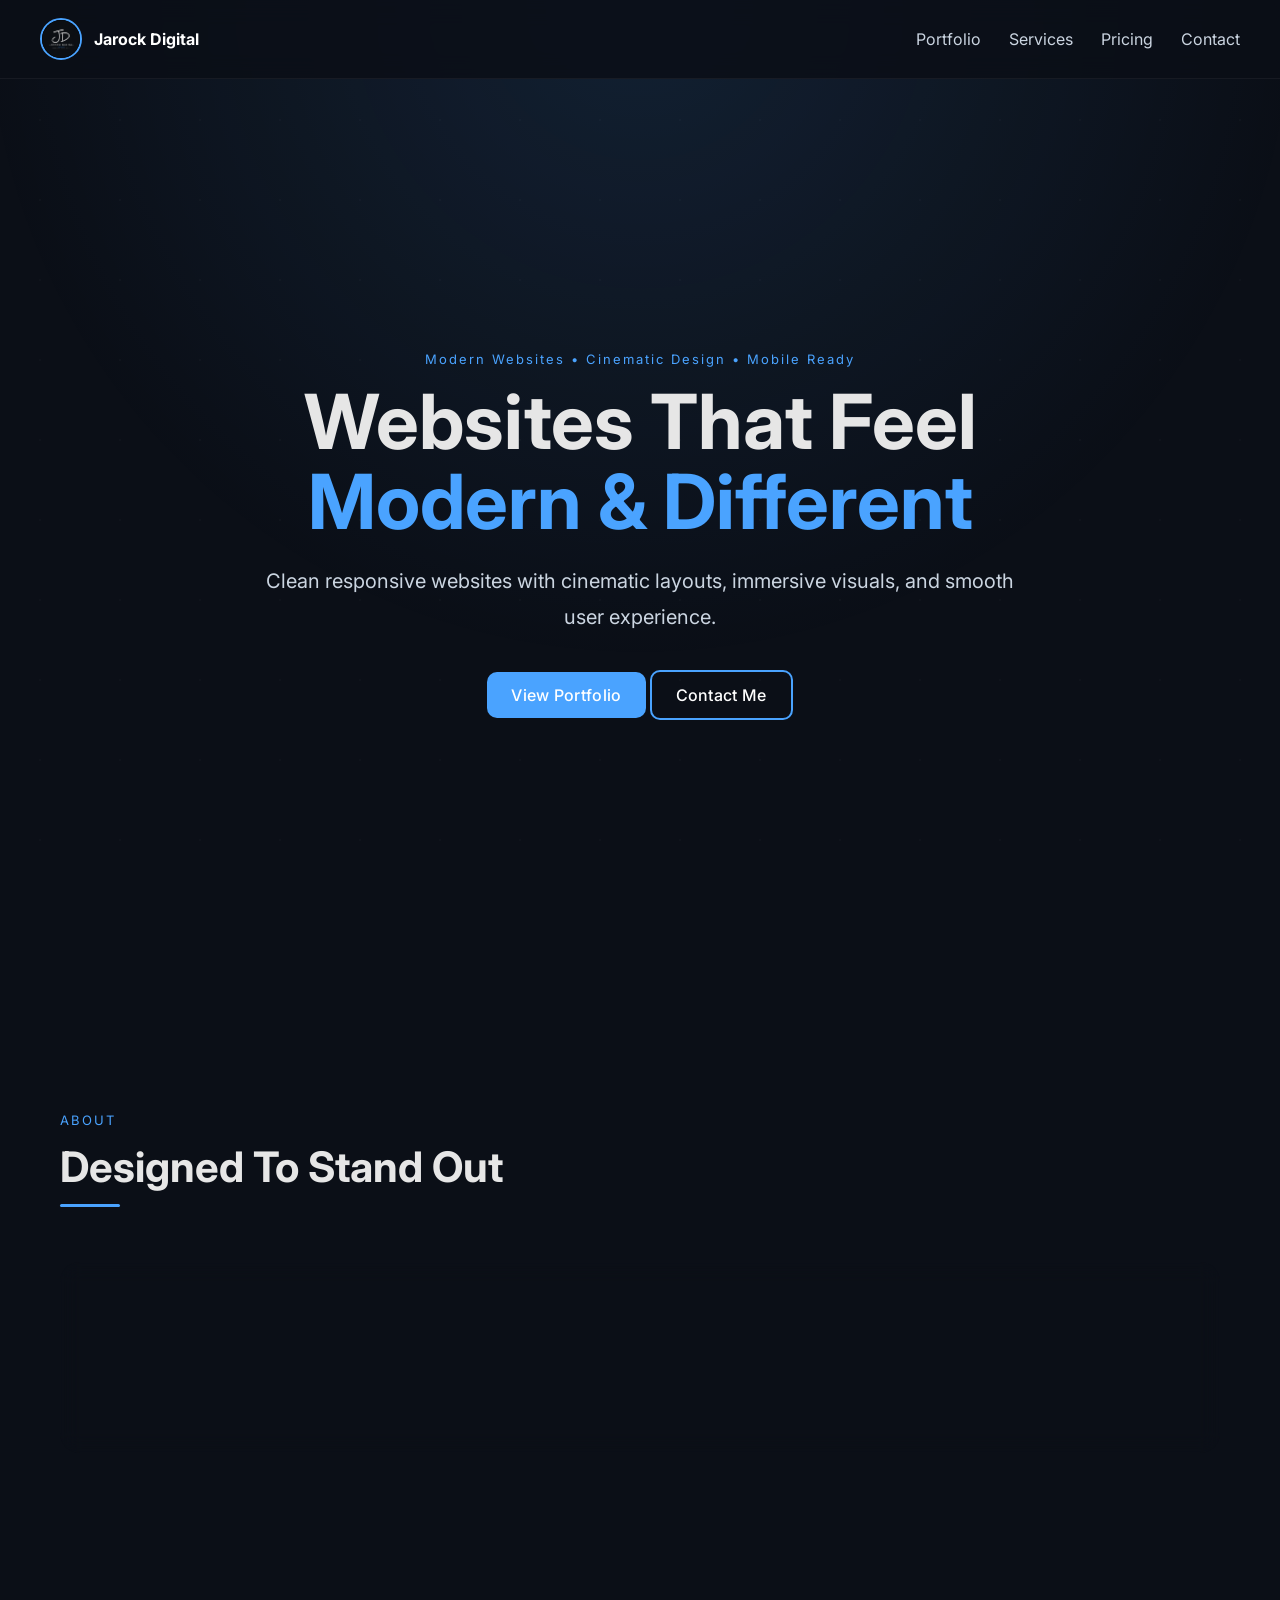
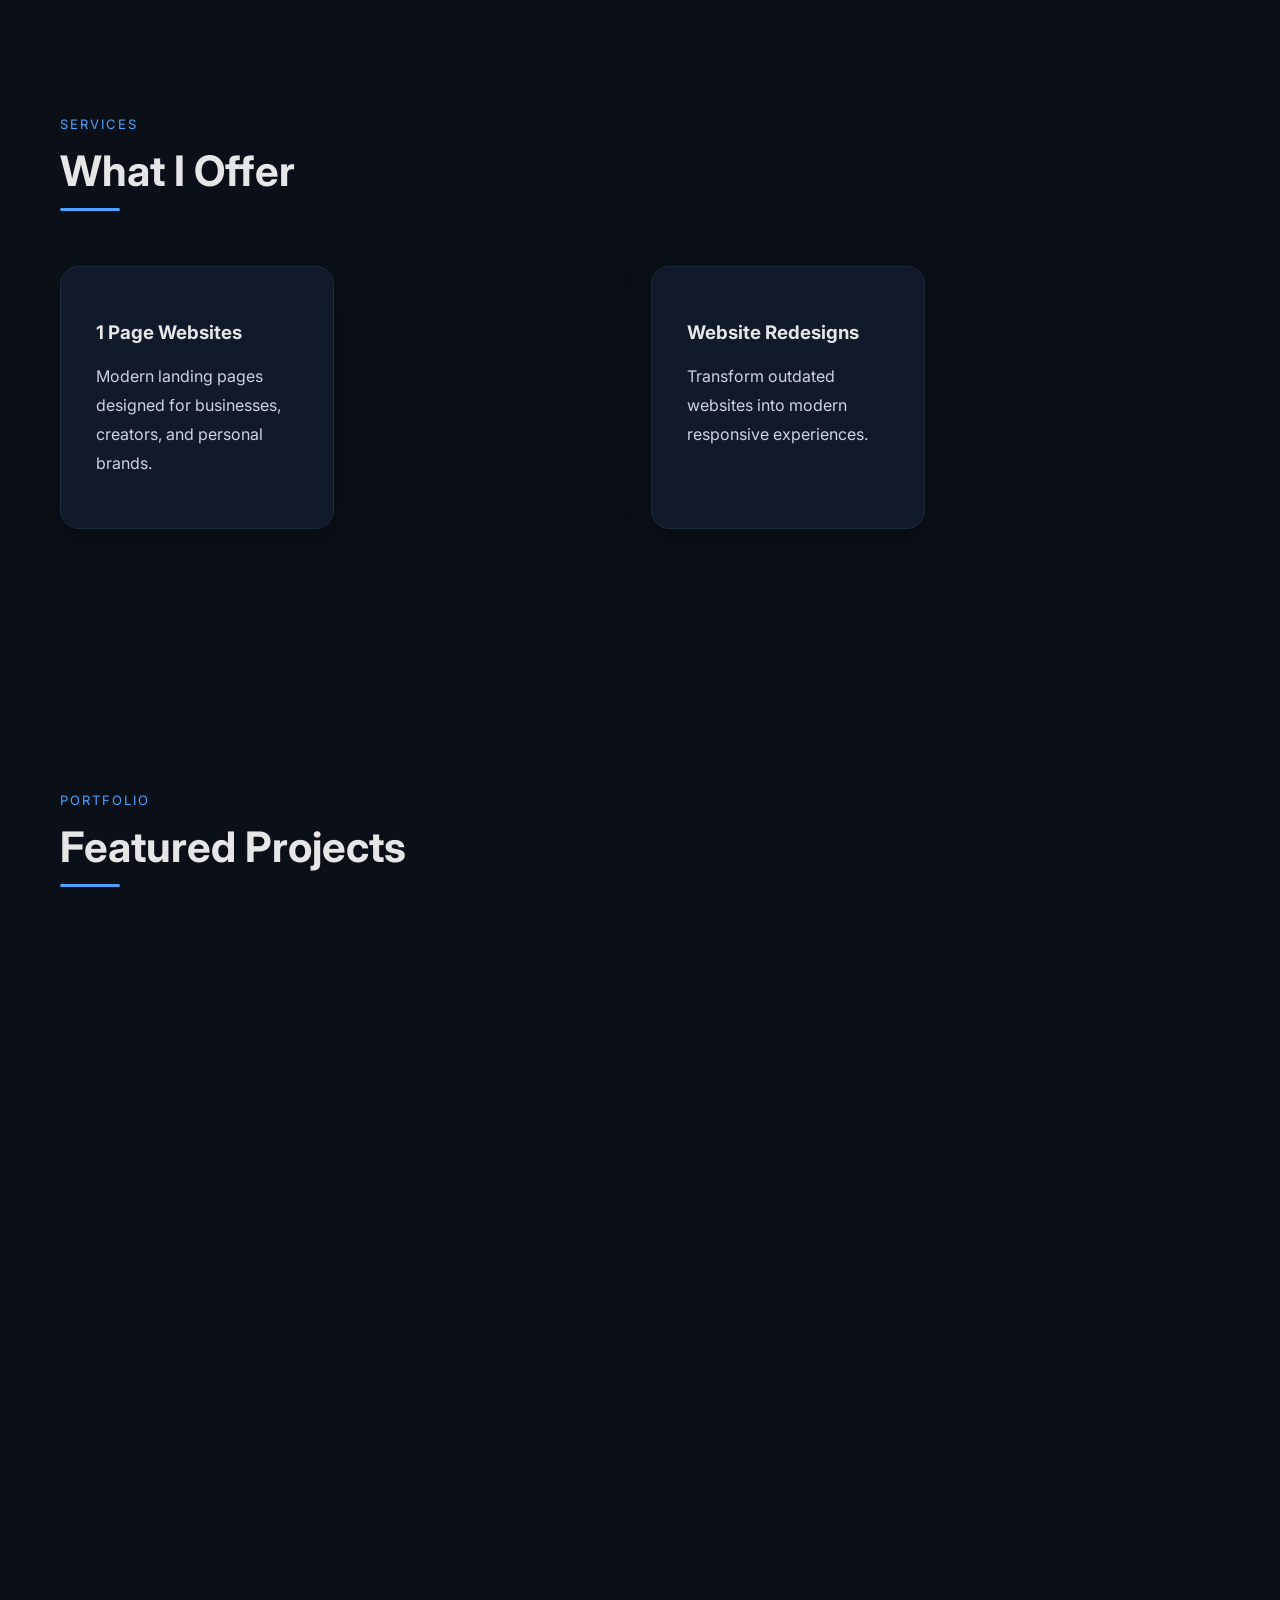
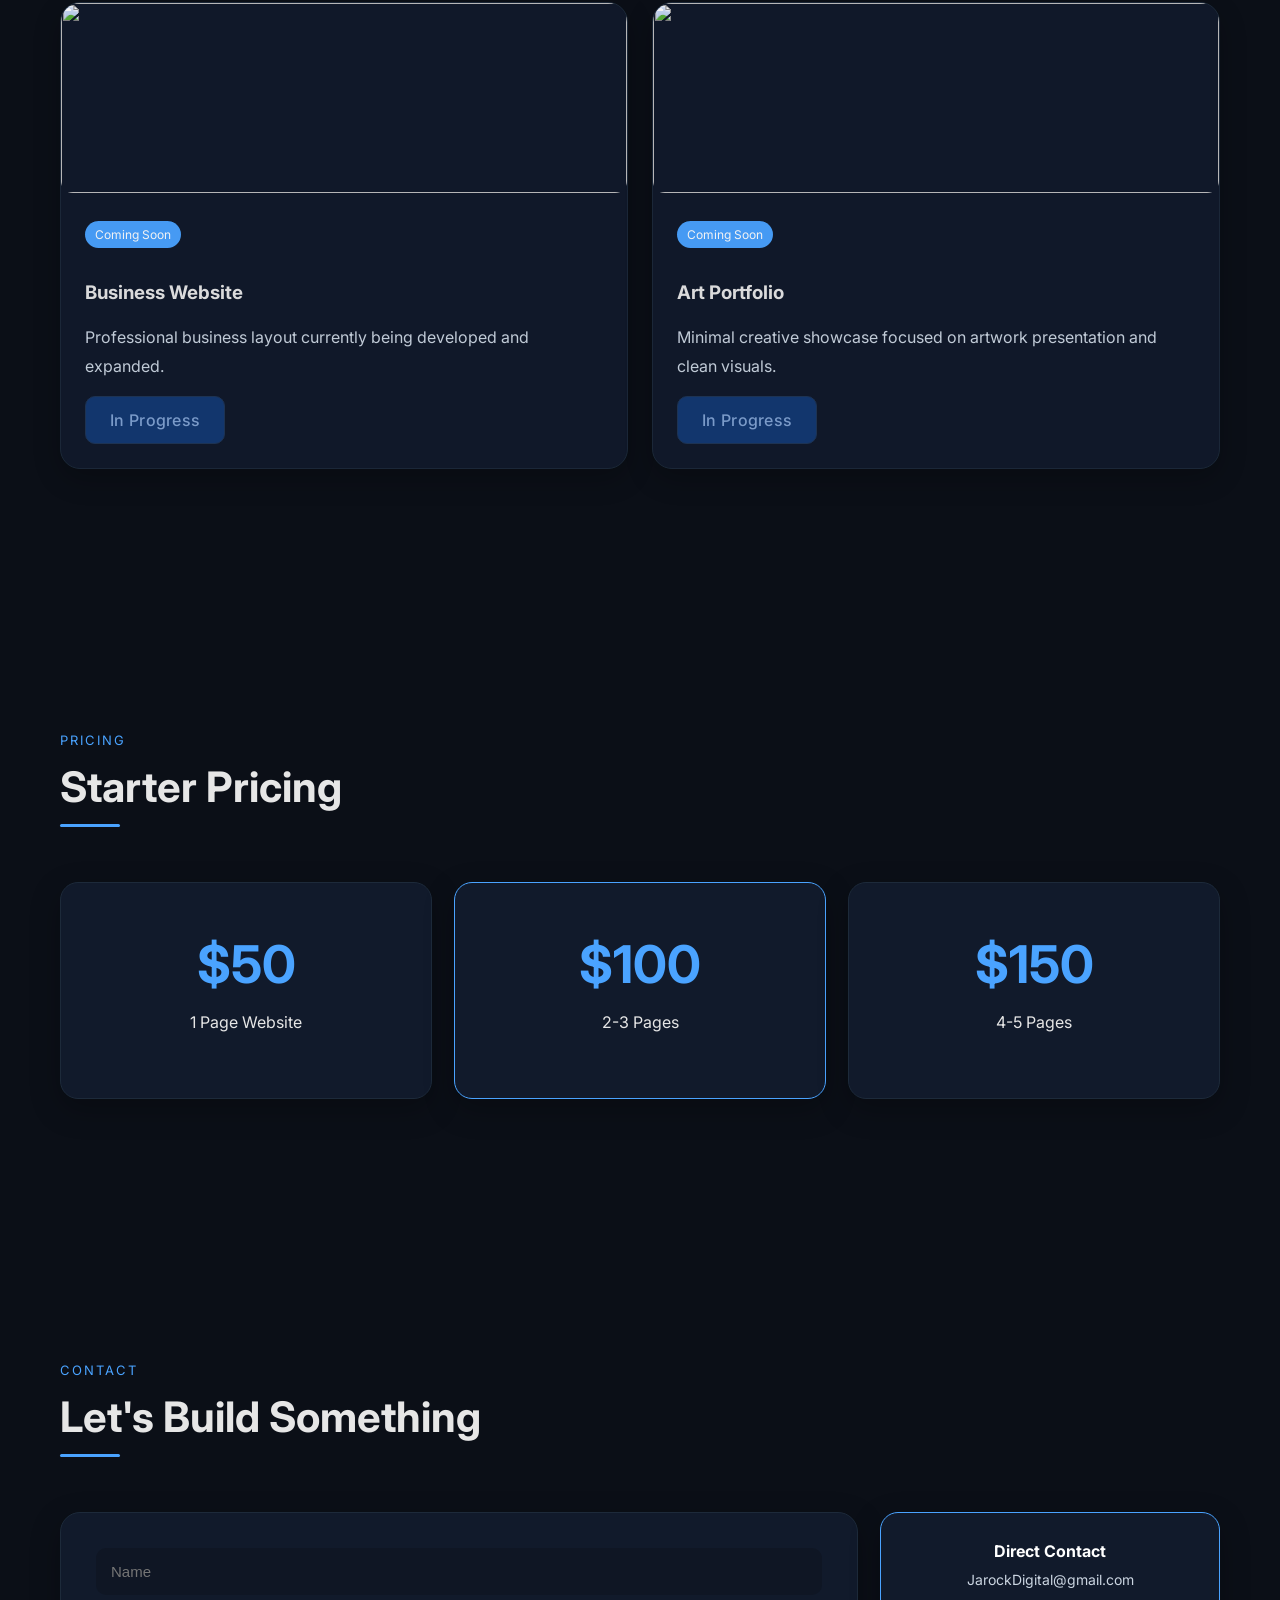
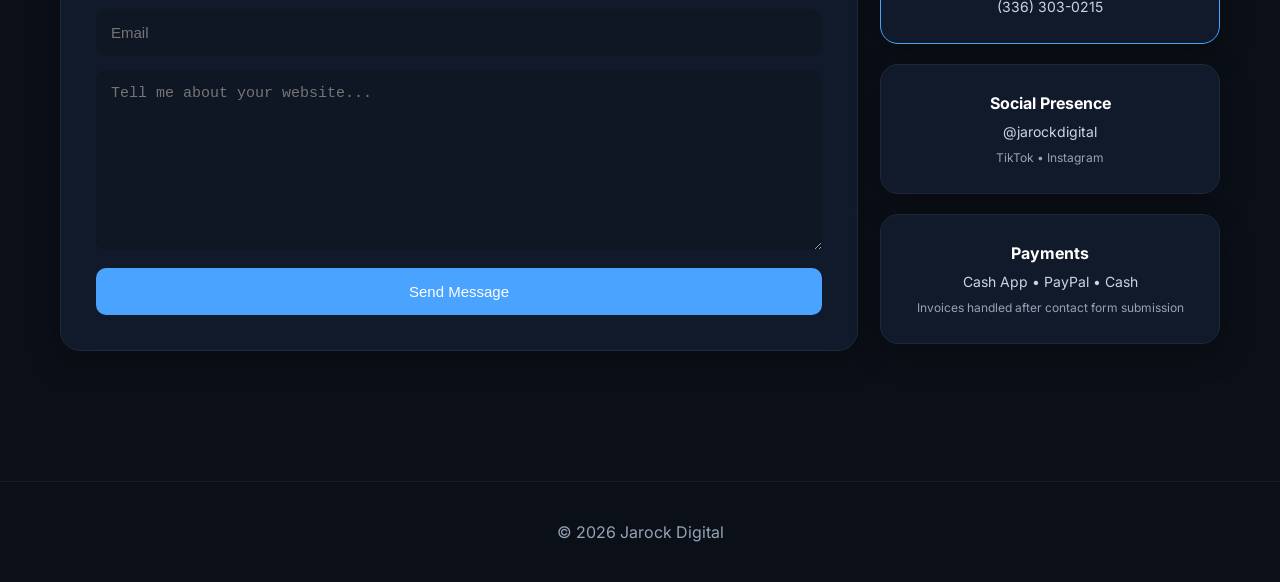
==== index.html @ 6425f789 "initial upload" ====
<!DOCTYPE html>
<html lang="en">
<head>
  <meta charset="UTF-8">
  <meta name="viewport" content="width=device-width, initial-scale=1.0">
  <title>Jarock Digital</title>

  <link rel="stylesheet" href="style.css">
</head>

<body>

<!-- NAVBAR -->
<nav class="nav">

  <div class="logo-wrap">
    <img src="images/logo.png" alt="">
    <span>Jarock Digital</span>
  </div>

  <div class="nav-links">
    <a href="#portfolio">Portfolio</a>
    <a href="#services">Services</a>
    <a href="#pricing">Pricing</a>
    <a href="#contact">Contact</a>
  </div>

</nav>

<!-- HERO -->
<header class="hero">

  <div class="hero-overlay"></div>

  <div class="hero-content">

    <p class="hero-top-text">
      Modern Websites • Cinematic Design • Mobile Ready
    </p>

    <h1>
      Websites That Feel
      <span>Modern & Different</span>
    </h1>

    <p class="hero-description">
      Clean responsive websites with cinematic layouts,
      immersive visuals, and smooth user experience.
    </p>

    <div class="hero-buttons">
      <a href="#portfolio" class="btn">
        View Portfolio
      </a>

      <a href="#contact" class="btn outline">
        Contact Me
      </a>
    </div>

  </div>

</header>

<!-- ABOUT -->
<section class="section">

  <div class="section-header">
    <span>ABOUT</span>
    <h2>Designed To Stand Out</h2>
  </div>

  <div class="about-box">

    <p>
      I build custom websites focused on modern visuals,
      clean layouts, mobile optimization, and immersive design.
    </p>

    <p>
      Every project is designed from scratch to feel unique,
      smooth, and visually memorable.
    </p>

  </div>

</section>

<!-- SERVICES -->
<section class="section" id="services">

  <div class="section-header">
    <span>SERVICES</span>
    <h2>What I Offer</h2>
  </div>

  <div class="services-grid">

    <div class="service-card">
      <h3>1 Page Websites</h3>

      <p>
        Modern landing pages designed for businesses,
        creators, and personal brands.
      </p>
    </div>

    <div class="service-card">
      <h3>Multi Page Websites</h3>

      <p>
        Full websites with multiple sections,
        pages, and custom layouts.
      </p>
    </div>

    <div class="service-card">
      <h3>Website Redesigns</h3>

      <p>
        Transform outdated websites into modern
        responsive experiences.
      </p>
    </div>

    <div class="service-card">
      <h3>Mobile Optimization</h3>

      <p>
        Built to look clean across phones,
        tablets, laptops, and desktops.
      </p>
    </div>

  </div>

</section>

<!-- PORTFOLIO -->
<section class="section" id="portfolio">

  <div class="section-header">
    <span>PORTFOLIO</span>
    <h2>Featured Projects</h2>
  </div>

  <div class="portfolio-grid">

    <!-- BLAZE -->
    <div class="portfolio-card">

      <div class="stack-images">
        <img src="images/car.jpg" alt="">
        <img src="images/car2.jpg" alt="">
      </div>

      <div class="portfolio-info">

        <h3>Blaze Memorial</h3>

        <p>
          Cinematic memorial website experience
          with immersive visuals and storytelling.
        </p>

        <a href="https://blaze-memorial.netlify.app/"
           target="_blank"
           class="btn">
          Live Demo
        </a>

      </div>

    </div>

    <!-- BIRTHDAY -->
    <div class="portfolio-card">

      <div class="stack-images">
        <img src="images/birthday.jpg" alt="">
        <img src="images/birthday2.jpg" alt="">
      </div>

      <div class="portfolio-info">

        <h3>Birthday Website</h3>

        <p>
          Interactive birthday website with animations,
          transitions, and music integration.
        </p>

        <a href="https://happybdaydemo.netlify.app/"
           target="_blank"
           class="btn">
          Live Demo
        </a>

      </div>

    </div>

    <!-- BUSINESS -->
    <div class="portfolio-card coming-soon">

      <img src="images/business.jpg" alt="">

      <div class="portfolio-info">

        <div class="coming-badge">
          Coming Soon
        </div>

        <h3>Business Website</h3>

        <p>
          Professional business layout currently
          being developed and expanded.
        </p>

        <a href="#" class="btn disabled">
          In Progress
        </a>

      </div>

    </div>

    <!-- ART -->
    <div class="portfolio-card coming-soon">

      <img src="images/art.jpg" alt="">

      <div class="portfolio-info">

        <div class="coming-badge">
          Coming Soon
        </div>

        <h3>Art Portfolio</h3>

        <p>
          Minimal creative showcase focused on
          artwork presentation and clean visuals.
        </p>

        <a href="#" class="btn disabled">
          In Progress
        </a>

      </div>

    </div>

  </div>

</section>

<!-- PRICING -->
<section class="section" id="pricing">

  <div class="section-header">
    <span>PRICING</span>
    <h2>Starter Pricing</h2>
  </div>

  <div class="pricing-grid">

    <div class="price-card">
      <h3>$50</h3>
      <p>1 Page Website</p>
    </div>

    <div class="price-card featured">
      <h3>$100</h3>
      <p>2-3 Pages</p>
    </div>

    <div class="price-card">
      <h3>$150</h3>
      <p>4-5 Pages</p>
    </div>

  </div>

</section>

<!-- CONTACT -->
<section class="section" id="contact">

  <div class="section-header">
    <span>CONTACT</span>
    <h2>Let's Build Something</h2>
  </div>

  <div class="contact-layout">

<form class="contact-form" name="contact" method="POST" data-netlify="true" action="/success.html">

  <input type="hidden" name="form-name" value="contact">

  <input type="text" name="name" placeholder="Name" required>

  <input type="email" name="email" placeholder="Email" required>

  <textarea name="message" placeholder="Tell me about your website..." required></textarea>

  <button type="submit">Send Message</button>

</form>

    <div class="contact-side">

      <div class="contact-card highlight">
        <h3>Direct Contact</h3>
        <p>JarockDigital@gmail.com</p>
        <p>(336) 303-0215</p>
      </div>

      <div class="contact-card">
        <h3>Social Presence</h3>
        <p>@jarockdigital</p>
        <span>TikTok • Instagram</span>
      </div>

      <div class="contact-card">
        <h3>Payments</h3>
        <p>Cash App • PayPal • Cash</p>
        <span>Invoices handled after contact form submission</span>
      </div>

    </div>

  </div>

</section>

<!-- FOOTER -->
<footer>
  © 2026 Jarock Digital
</footer>

</body>
</html>
---- style.css ----
@import url('https://fonts.googleapis.com/css2?family=Inter:wght@300;400;500;600;700&display=swap');

*{
  box-sizing:border-box;
}

html{
  scroll-behavior:smooth;
}

body{
  margin:0;
  font-family:'Inter', Arial, sans-serif;
  background:#0b0f17;
  color:#e6e6e6;
  overflow-x:hidden;
  position:relative;
}

/* BACKGROUND (OPTION A - GLOW + DOTS) */
body::before{
  content:"";
  position:fixed;
  inset:0;

  background:
    radial-gradient(circle at top, rgba(74,163,255,0.12), transparent 60%),

    /* dot grid layer */
    radial-gradient(rgba(255,255,255,0.02) 1px, transparent 1px);

  background-size:
    auto,
    80px 80px;

  z-index:-1;
  pointer-events:none;
}

/* NAV */
.nav{
  position:sticky;
  top:0;
  z-index:1000;

  display:flex;
  justify-content:space-between;
  align-items:center;

  padding:18px 40px;

  background:rgba(11,15,23,0.85);
  backdrop-filter:blur(12px);

  border-bottom:1px solid rgba(255,255,255,0.05);
}

.logo-wrap{
  display:flex;
  align-items:center;
  gap:12px;
  font-weight:bold;
}

.logo-wrap img{
  width:42px;
  height:42px;
  object-fit:cover;
  border-radius:50%;
  border:2px solid #4aa3ff;
}

.logo-wrap span{
  color:#ffffff;
}

.nav-links{
  display:flex;
  gap:28px;
}

.nav-links a{
  color:#cbd5e1;
  text-decoration:none;
  transition:0.2s;
}

.nav-links a:hover{
  color:#4aa3ff;
}

/* HERO */
.hero{
  min-height:100vh;
  display:flex;
  justify-content:center;
  align-items:center;
  padding:120px 20px;
  text-align:center;
}

.hero-content{
  max-width:750px;
}

.hero-top-text{
  color:#4aa3ff;
  letter-spacing:2px;
  font-size:13px;
  margin-bottom:15px;
}

.hero h1{
  font-size:76px;
  margin:0;
  line-height:1.05;
}

.hero h1 span{
  color:#4aa3ff;
}

.hero-description{
  margin-top:22px;
  color:#cbd5e1;
  font-size:20px;
  line-height:1.8;
}

/* BUTTONS */
.hero-buttons{
  margin-top:35px;
}

.btn{
  display:inline-block;
  padding:13px 24px;
  background:#4aa3ff;
  color:white;
  text-decoration:none;
  border-radius:10px;
  transition:0.25s;
}

.btn:hover{
  transform:translateY(-4px);
  background:#1f86ff;
  box-shadow:0 12px 30px rgba(74,163,255,0.22);
}

.outline{
  background:transparent;
  border:2px solid #4aa3ff;
}

.disabled{
  background:#163d7a;
  border:1px solid #223a5c;
  color:#8fb4e6;
  opacity:0.9;
  cursor:not-allowed;
  pointer-events:none;
}

/* SECTIONS */
.section{
  max-width:1200px;
  margin:auto;
  padding:130px 20px;
}

.section-header{
  margin-bottom:55px;
}

.section-header span{
  color:#4aa3ff;
  font-size:13px;
  letter-spacing:2px;
}

.section-header h2{
  font-size:42px;
  margin-top:12px;
}

.section-header h2{
  position:relative;
}

.section-header h2::after{
  content:"";
  display:block;
  width:60px;
  height:3px;
  background:#4aa3ff;
  margin-top:12px;
  border-radius:2px;
}


.about-box,
.service-card,
.portfolio-card,
.price-card,
.contact-form,
.contact-card{
  box-shadow:0 10px 30px rgba(0,0,0,0.25);
}

/* ABOUT */
.about-box{
  background:#111a2b;
  border:1px solid #1d2a3a;
  padding:40px;
  border-radius:20px;
  color:#cbd5e1;
  line-height:1.9;
}

/* SERVICES */
.services-grid{
  display:grid;
  grid-template-columns:repeat(auto-fit,minmax(250px,1fr));
  gap:22px;
}

.service-card{
  background:#111a2b;
  border:1px solid #1d2a3a;
  padding:35px;
  border-radius:18px;
  transition:0.25s;
}

.service-card:hover{
  transform:translateY(-6px);
  border-color:#4aa3ff;
  box-shadow:0 15px 35px rgba(74,163,255,0.12);
}

.service-card p{
  color:#cbd5e1;
  line-height:1.8;
}

/* PORTFOLIO */
.portfolio-grid{
  display:grid;
  grid-template-columns:repeat(2,1fr);
  gap:24px;
}

@media(max-width:900px){
  .portfolio-grid{
    grid-template-columns:1fr;
  }
}

.portfolio-card{
  overflow:hidden;
  background:#111a2b;
  border:1px solid #1d2a3a;
  border-radius:20px;
  transition:0.25s;
}

.portfolio-card:hover{
  transform:translateY(-8px);
  border-color:#4aa3ff;
  box-shadow:0 18px 40px rgba(74,163,255,0.15);
}

.stack-images{
  display:flex;
  flex-direction:column;
  gap:8px;
  padding:18px 18px 0;
}

.portfolio-card img{
  width:100%;
  height:190px;
  object-fit:cover;
  border-radius:12px;
}

.portfolio-info{
  padding:24px;
}

.portfolio-info p{
  color:#cbd5e1;
  line-height:1.8;
}

/* COMING SOON */
.coming-badge{
  display:inline-block;
  background:#4aa3ff;
  color:white;
  font-size:12px;
  padding:6px 10px;
  border-radius:30px;
  margin-bottom:14px;
}

/* PRICING */
.pricing-grid{
  display:grid;
  grid-template-columns:repeat(auto-fit,minmax(250px,1fr));
  gap:22px;
}

.price-card{
  background:#111a2b;
  border:1px solid #1d2a3a;
  border-radius:18px;
  padding:50px 25px;
  text-align:center;
  transition:0.25s;
}

.price-card:hover{
  transform:translateY(-6px);
  border-color:#4aa3ff;
}

.price-card h3{
  font-size:52px;
  margin:0;
  color:#4aa3ff;
}

.featured{
  border-color:#4aa3ff;
}

/* CONTACT */
.contact-layout{
  display:grid;
  grid-template-columns:1fr 340px;
  gap:22px;
}

.contact-form{
  background:#111a2b;
  border:1px solid #1d2a3a;
  padding:35px;
  border-radius:20px;
}

.contact-form input,
.contact-form textarea{
  width:100%;
  margin-bottom:14px;
  padding:15px;
  border:none;
  border-radius:10px;
  background:#0f1624;
  color:white;
  font-size:15px;
}

.contact-form textarea{
  min-height:180px;
  resize:vertical;
}

.contact-form button{
  width:100%;
  padding:15px;
  border:none;
  border-radius:10px;
  background:#4aa3ff;
  color:white;
  cursor:pointer;
  font-size:15px;
}

/* CONTACT SIDE */
.contact-side{
  display:flex;
  flex-direction:column;
  gap:20px;
}

.contact-card{
  background:#111a2b;
  border:1px solid #1d2a3a;
  border-radius:18px;
  padding:28px;
  text-align:center;

  display:flex;
  flex-direction:column;
  gap:10px;
}

.contact-card h3{
  margin:0;
  font-size:16px;
  color:#ffffff;
}

.contact-card p{
  margin:0;
  color:#cbd5e1;
  font-size:14px;
}

.contact-card span{
  font-size:12px;
  color:#94a3b8;
}

/* FOOTER */
footer{
  text-align:center;
  padding:40px 20px;
  color:#94a3b8;
  border-top:1px solid rgba(255,255,255,0.05);
}

/* MOBILE */
@media(max-width:900px){
  .hero h1{
    font-size:52px;
  }

  .hero-description{
    font-size:18px;
  }

  .section-header h2{
    font-size:34px;
  }

  .contact-layout{
    grid-template-columns:1fr;
  }

  .nav{
    padding:18px 20px;
  }

  .nav-links{
    gap:16px;
  }
}

.about-box,
.service-card,
.portfolio-card,
.price-card,
.contact-form,
.contact-card{
  backdrop-filter: blur(10px);
}

.btn{
  font-weight:500;
  letter-spacing:0.3px;
}

.contact-card.highlight{
  border:1px solid #4aa3ff;
}

.portfolio-card.coming-soon{
  opacity:0.95;
}
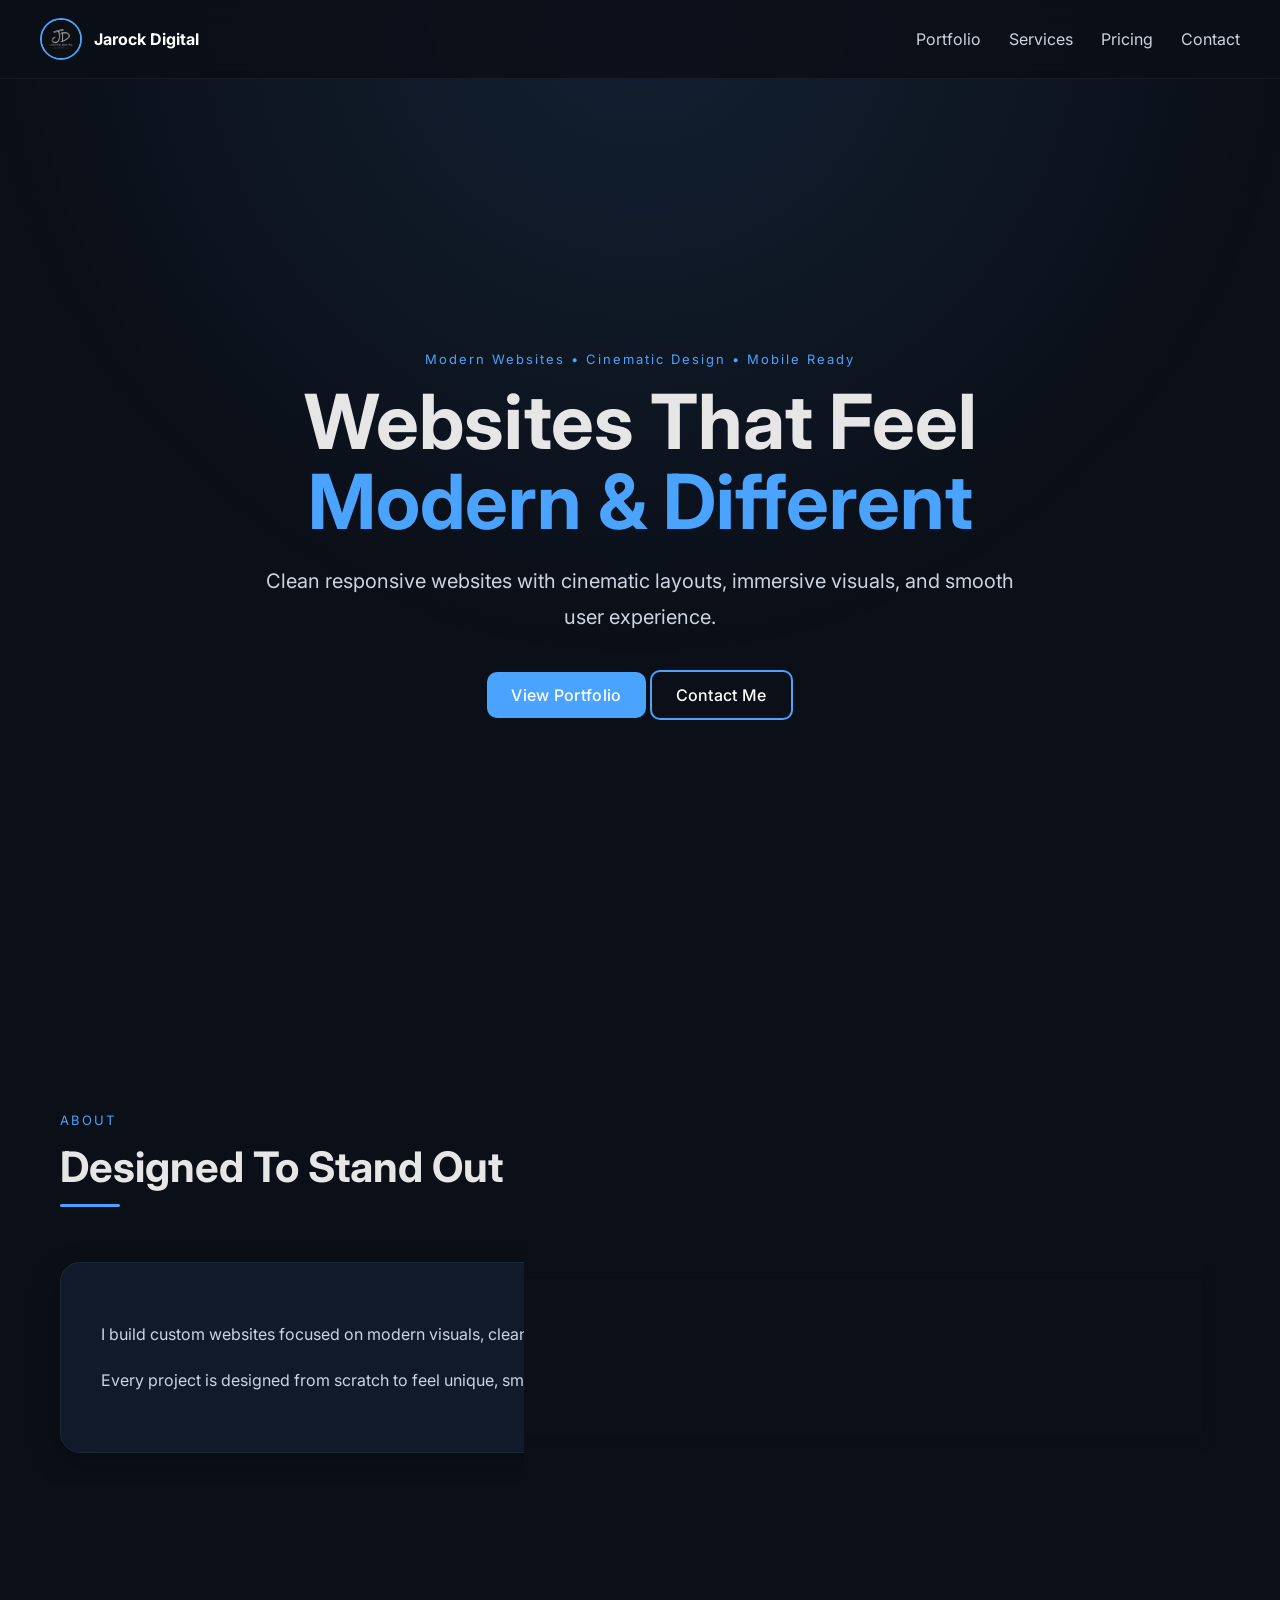
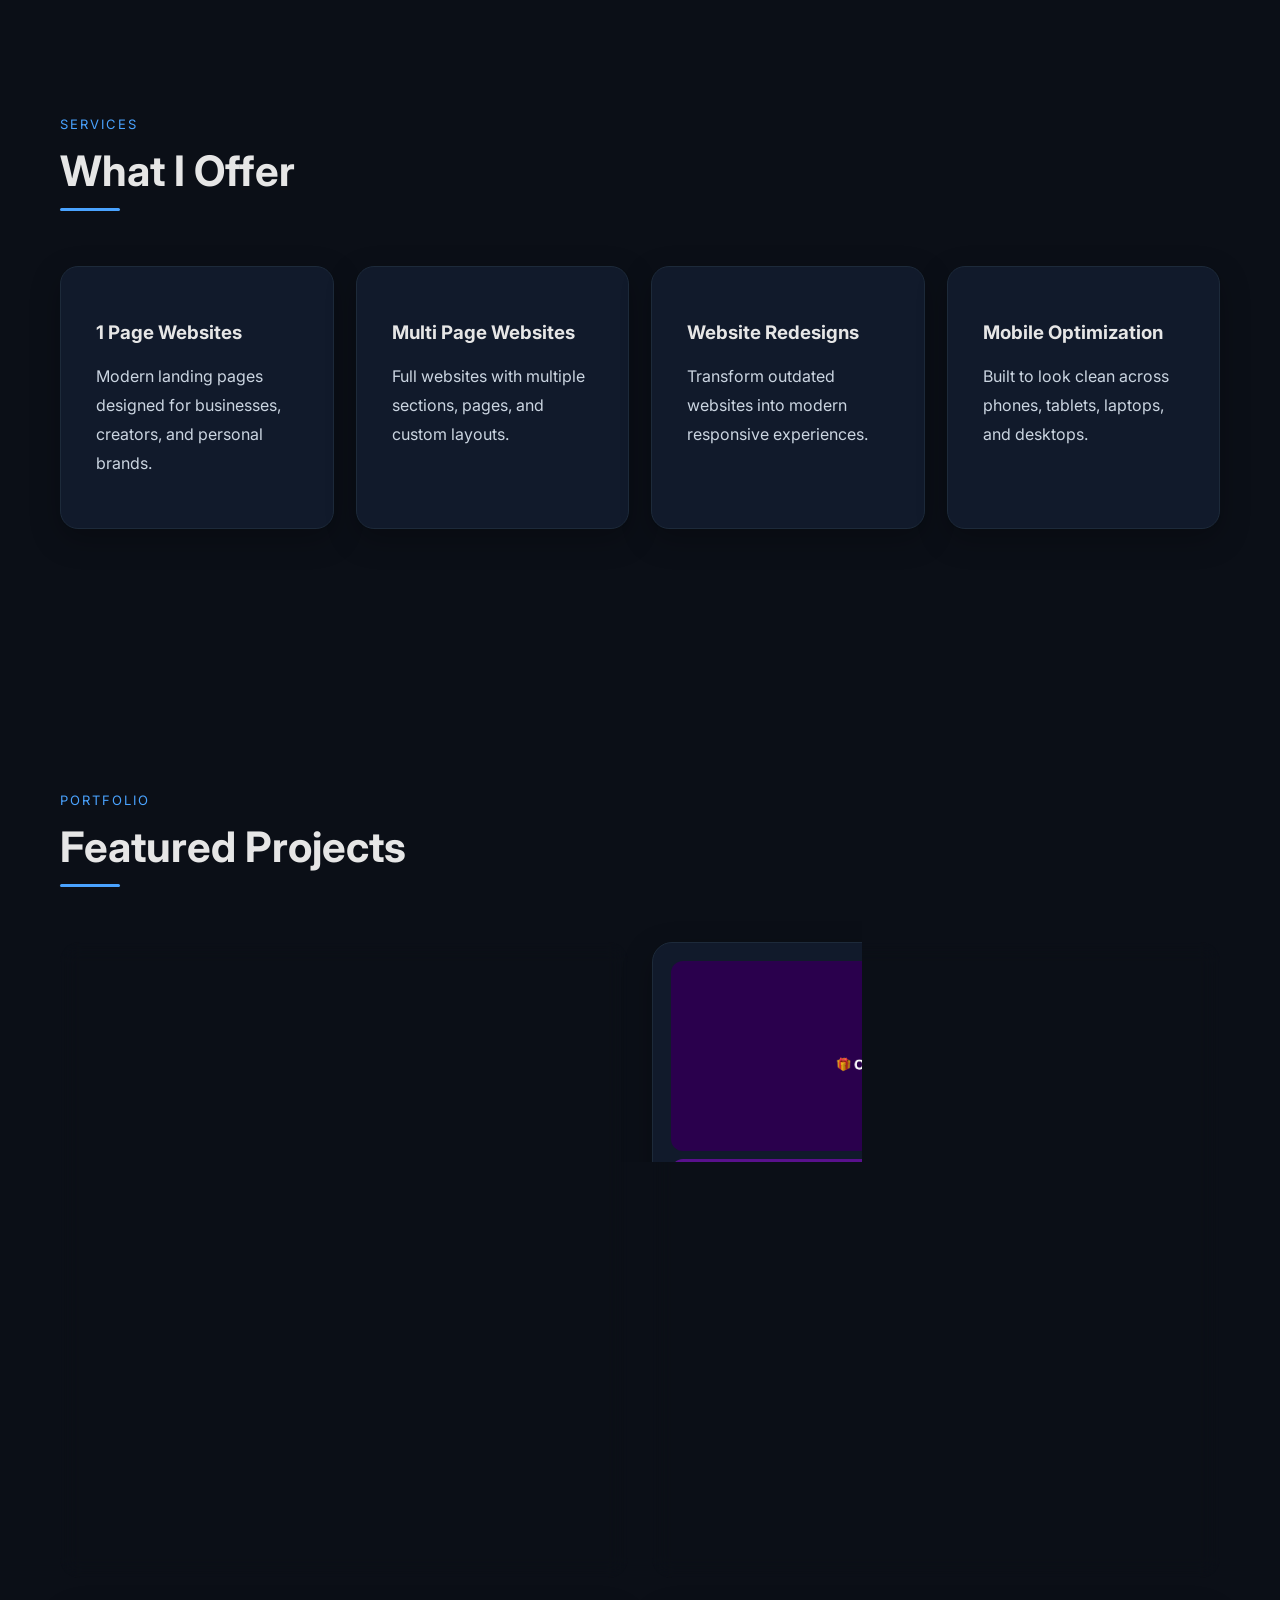
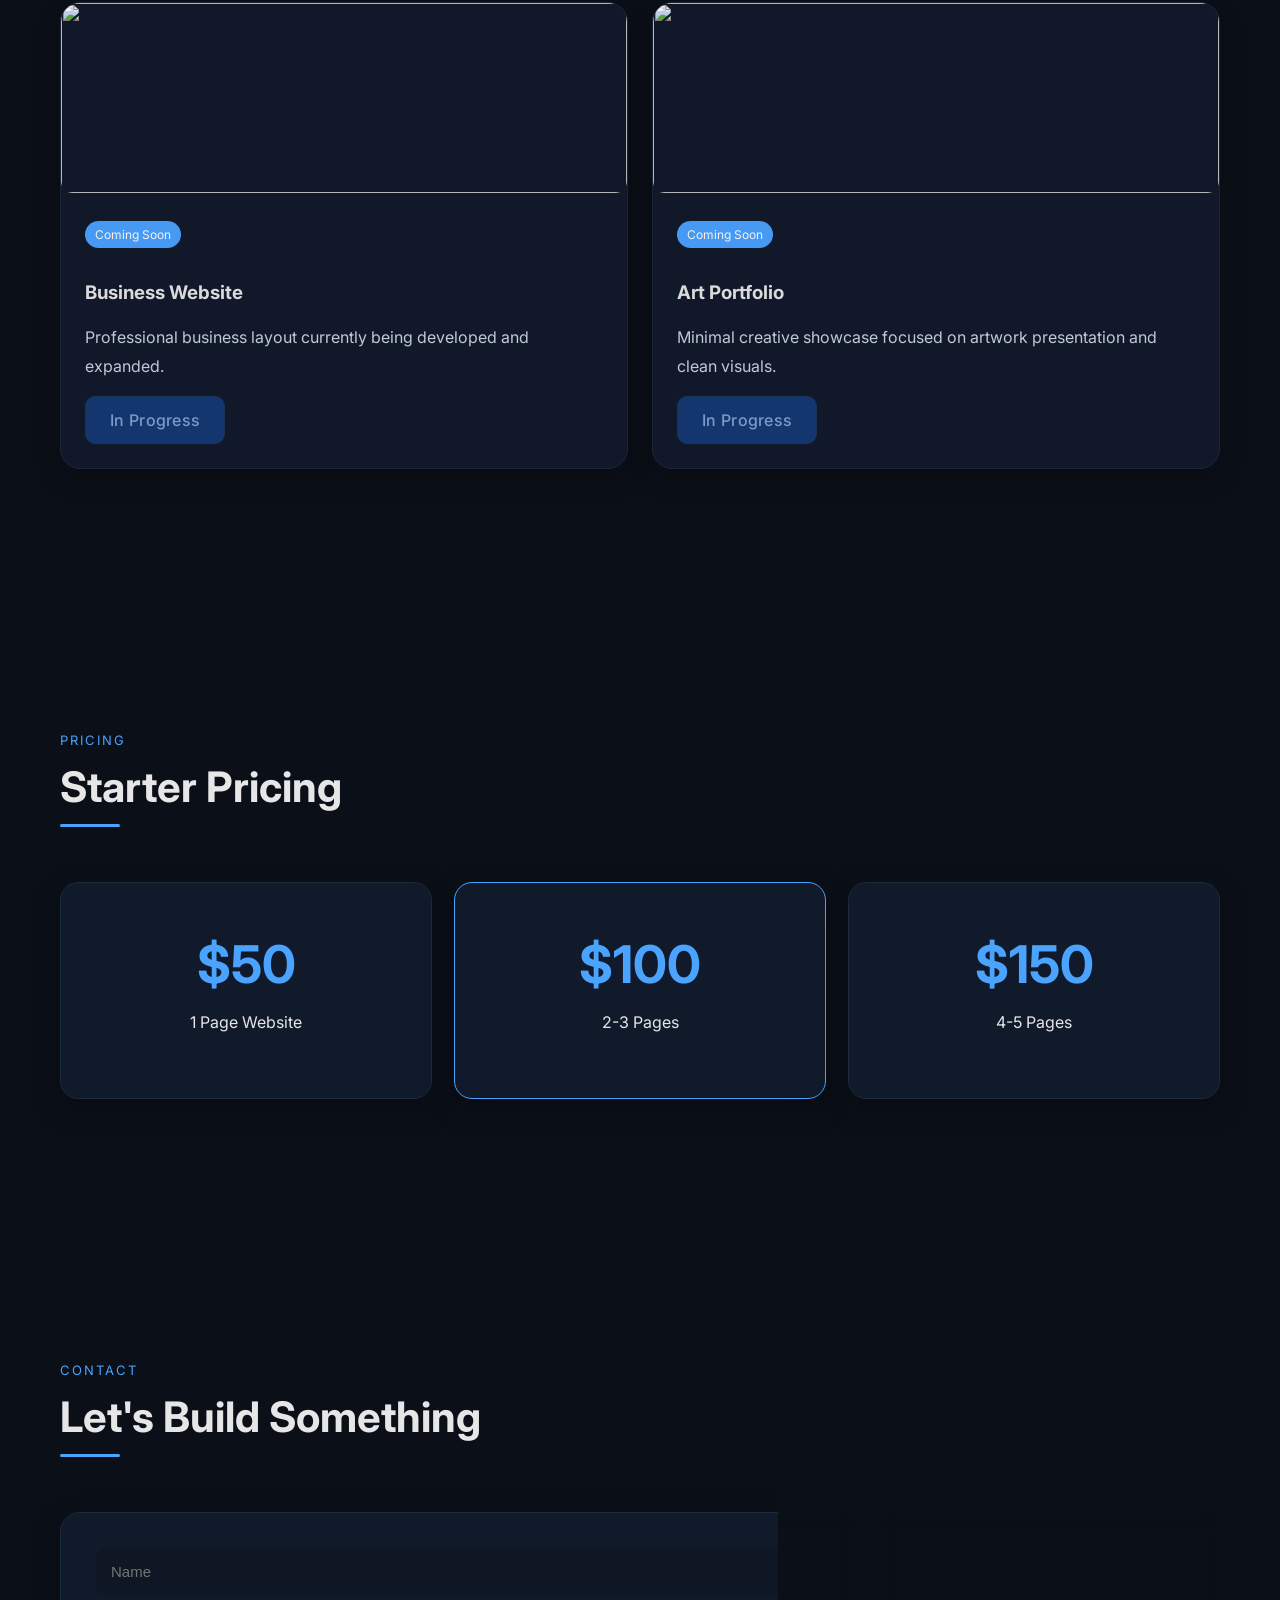
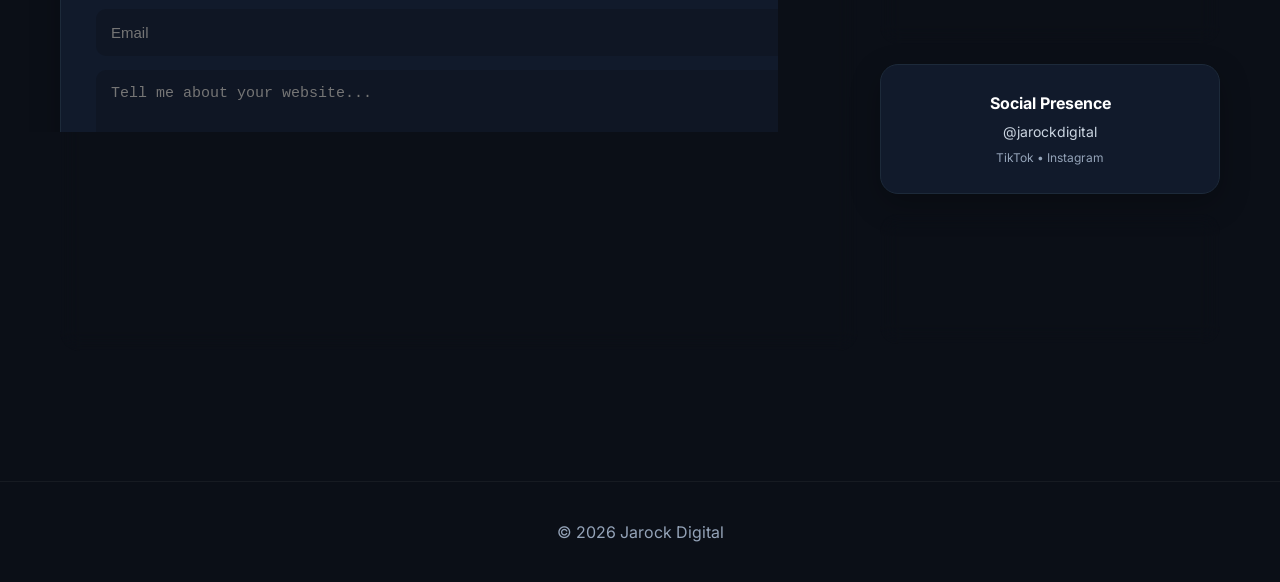
==== commit 3a647c27: "fix netlify contact form" ====
--- a/index.html
+++ b/index.html
@@ -295,10 +295,12 @@
 
   <div class="contact-layout">
 
-<form class="contact-form" name="contact" method="POST" data-netlify="true" action="/success.html">
+<form class="contact-form" name="contact" method="POST" data-netlify="true">
 
   <input type="hidden" name="form-name" value="contact">
 
+  <input type="hidden" name="redirect" value="/success.html">
+
   <input type="text" name="name" placeholder="Name" required>
 
   <input type="email" name="email" placeholder="Email" required>
@@ -308,7 +310,6 @@
   <button type="submit">Send Message</button>
 
 </form>
-
     <div class="contact-side">
 
       <div class="contact-card highlight">
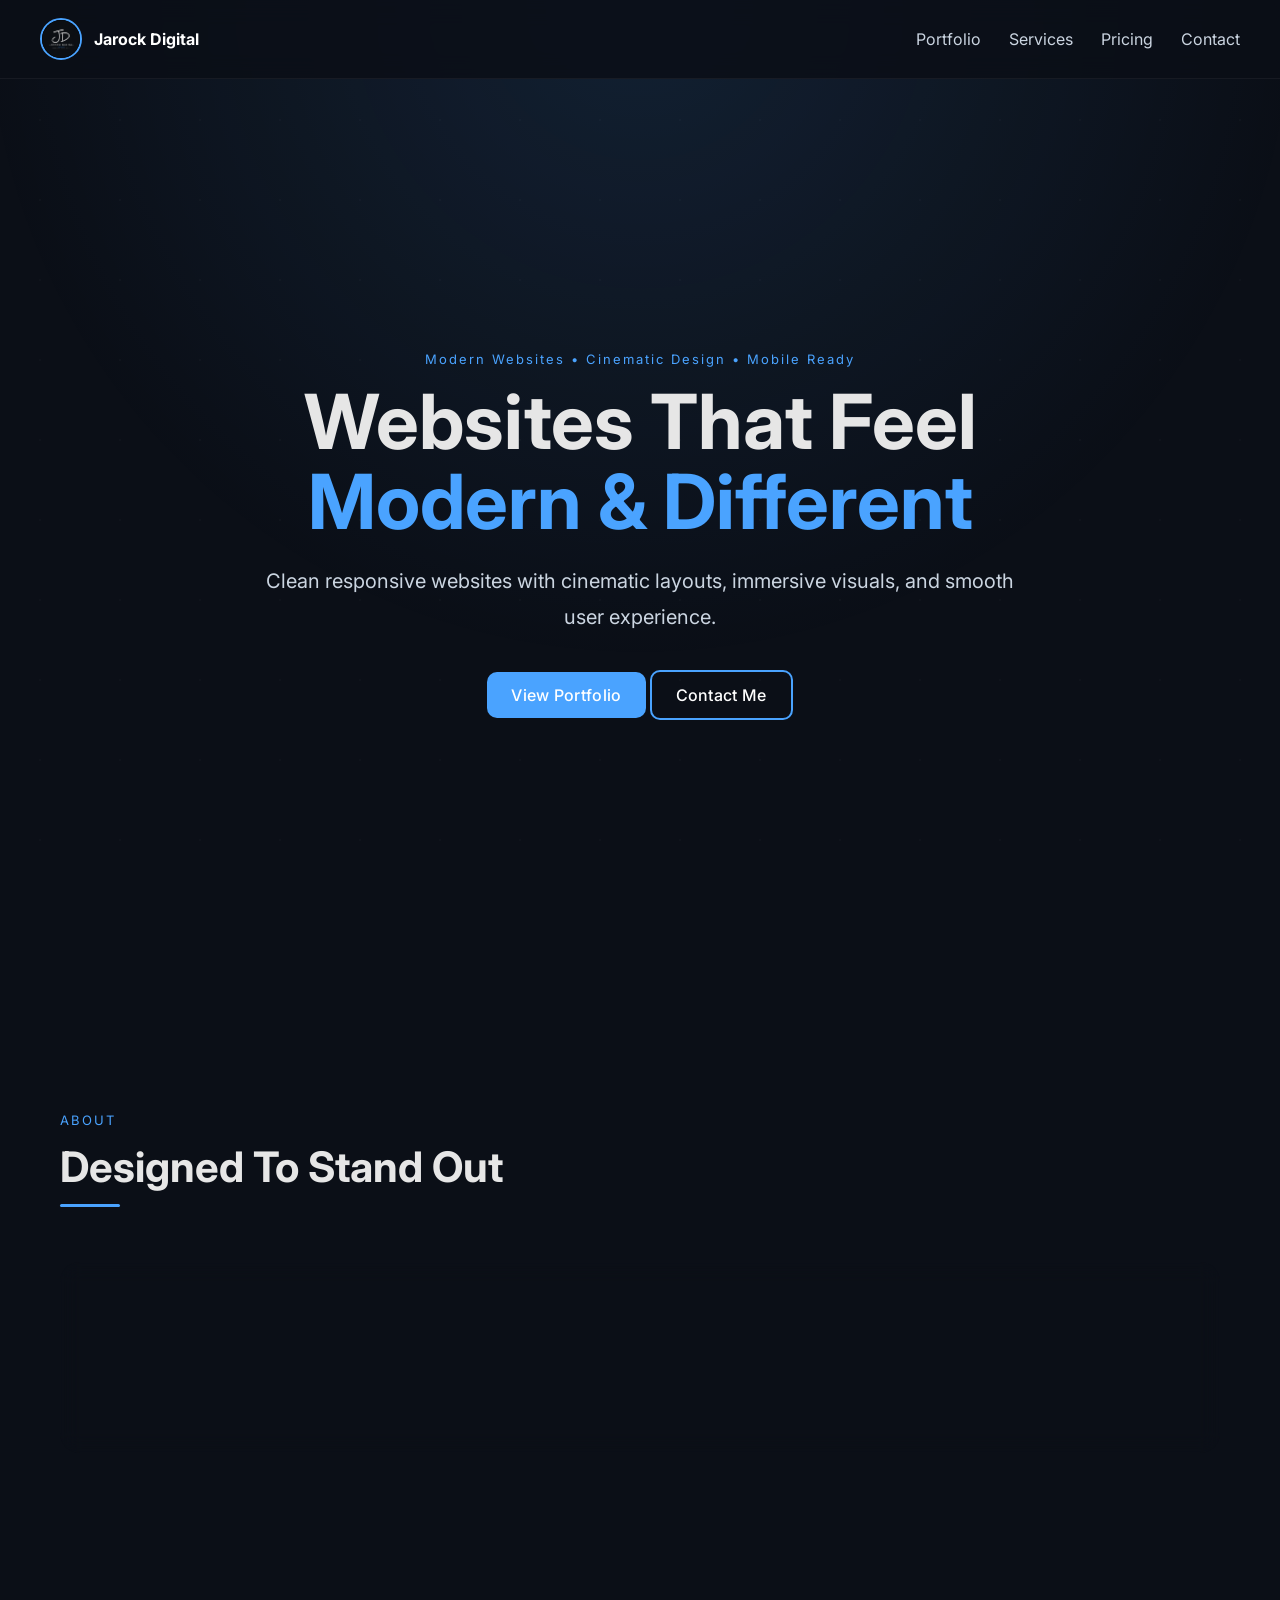
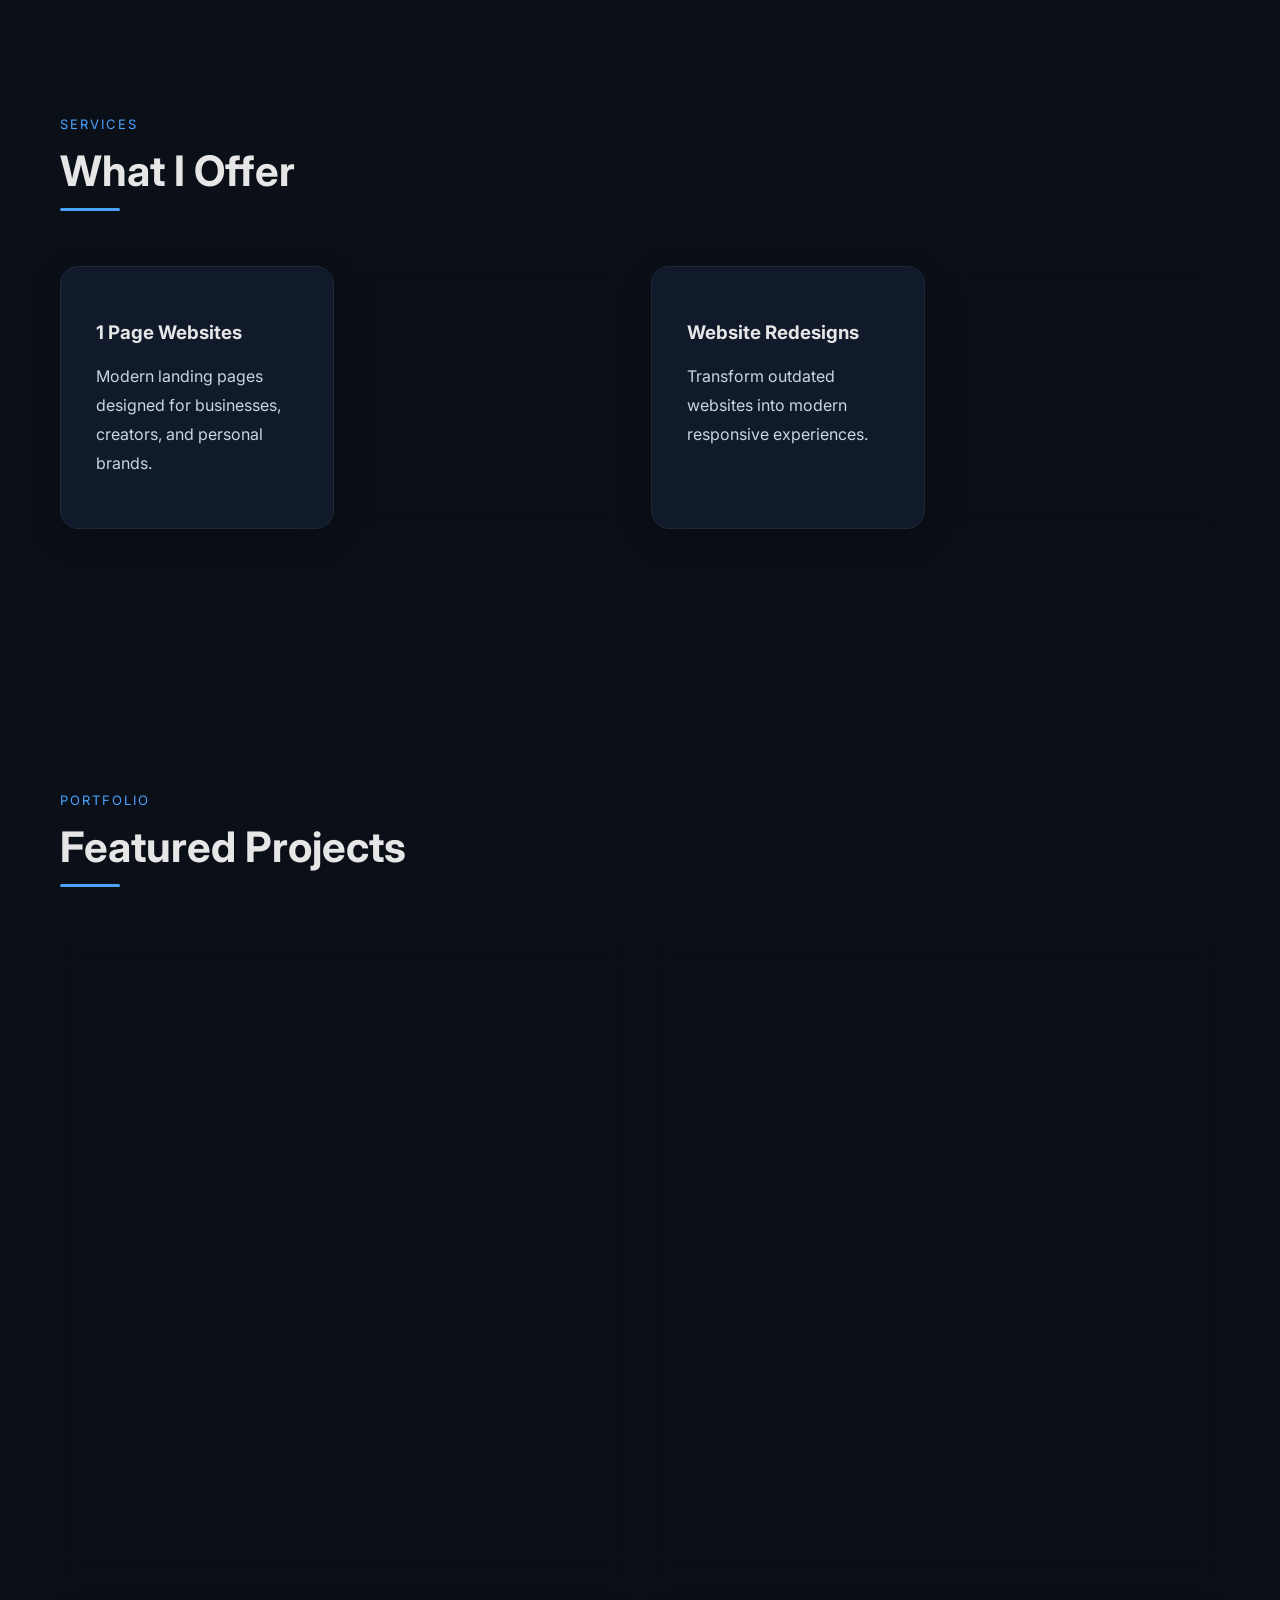
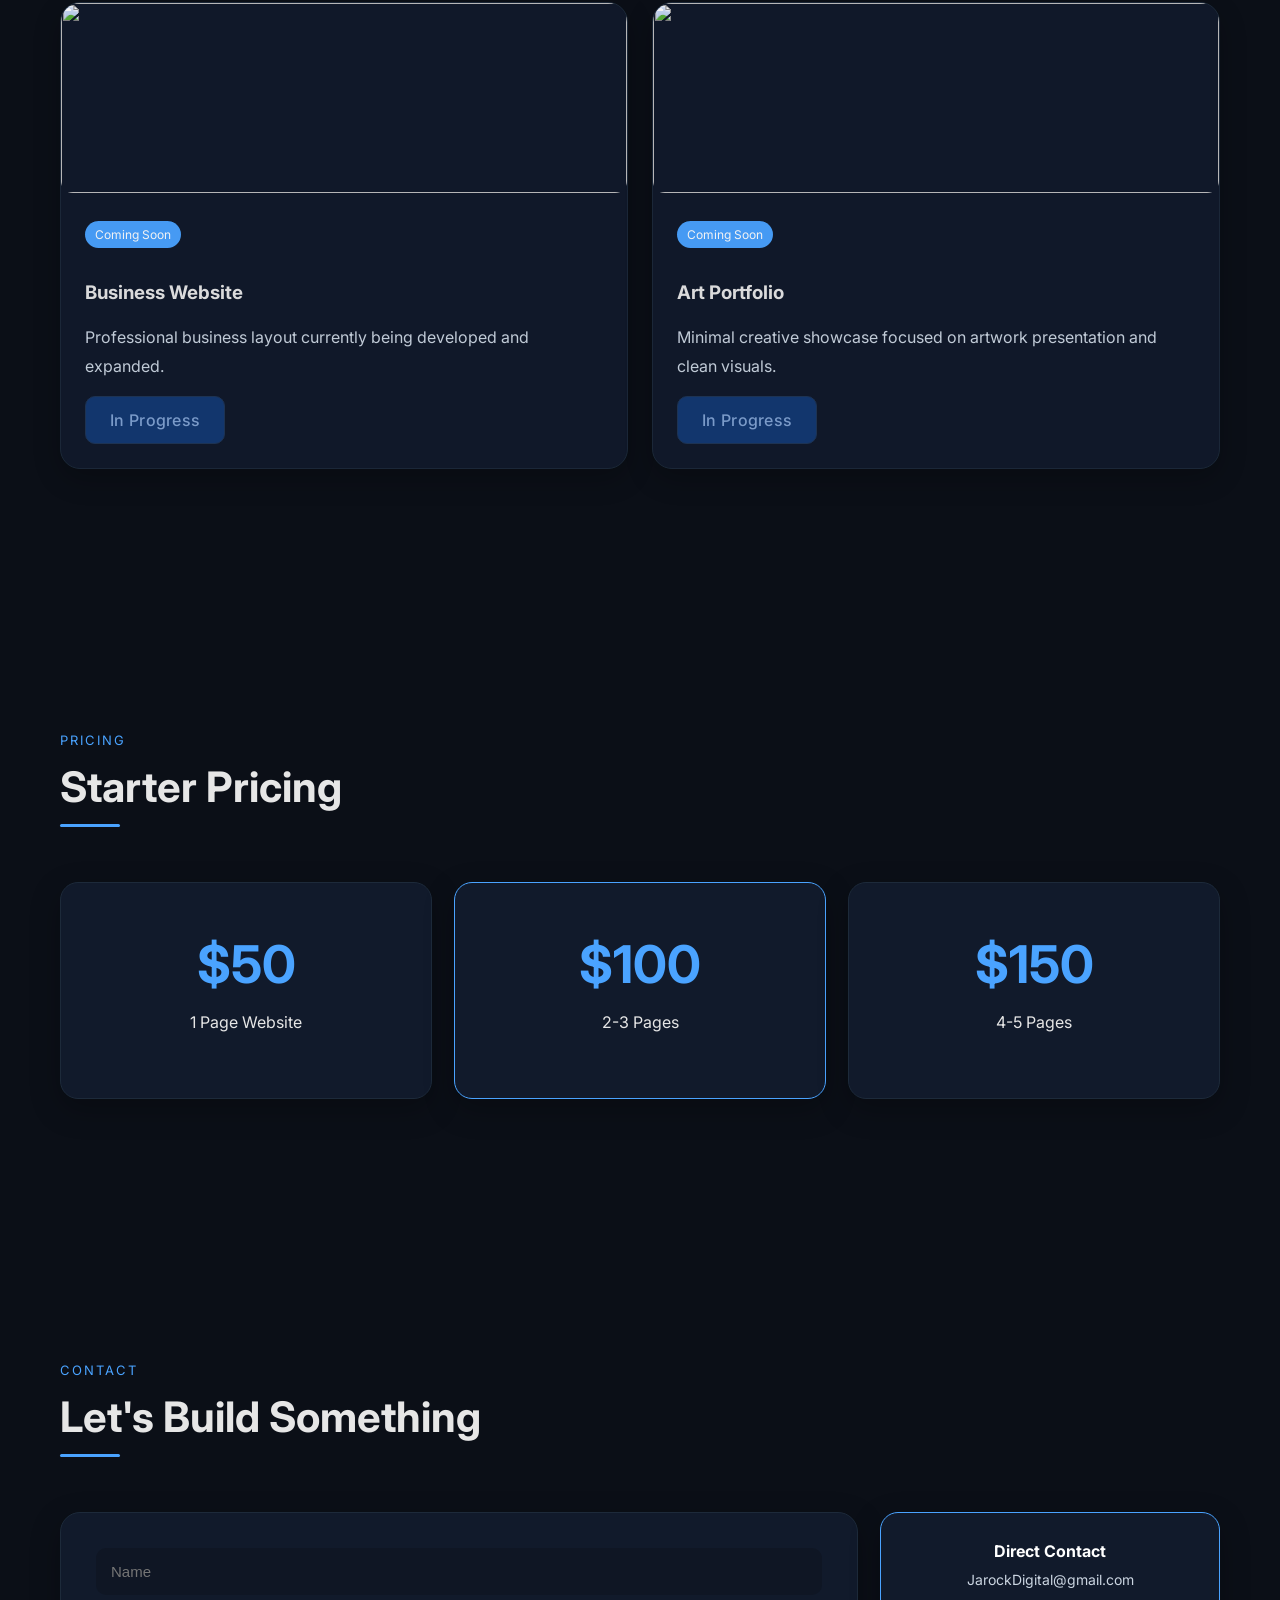
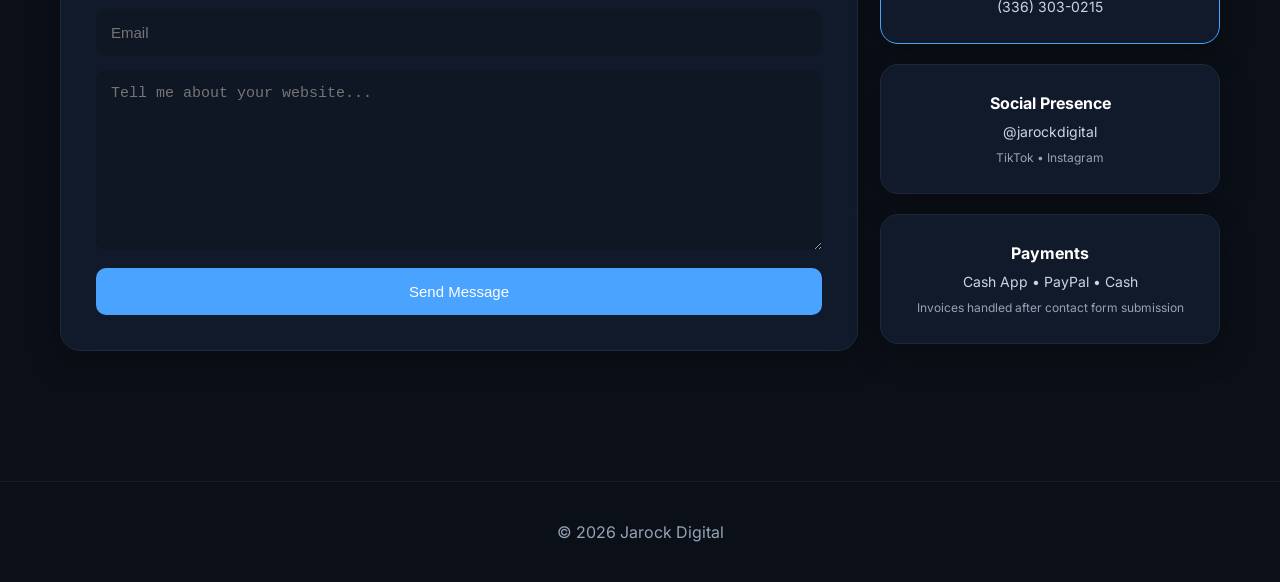
==== commit 4e8410c4: "fix netlify contact form" ====
--- a/index.html
+++ b/index.html
@@ -298,7 +298,6 @@
 <form class="contact-form" name="contact" method="POST" data-netlify="true">
 
   <input type="hidden" name="form-name" value="contact">
-
   <input type="hidden" name="redirect" value="/success.html">
 
   <input type="text" name="name" placeholder="Name" required>
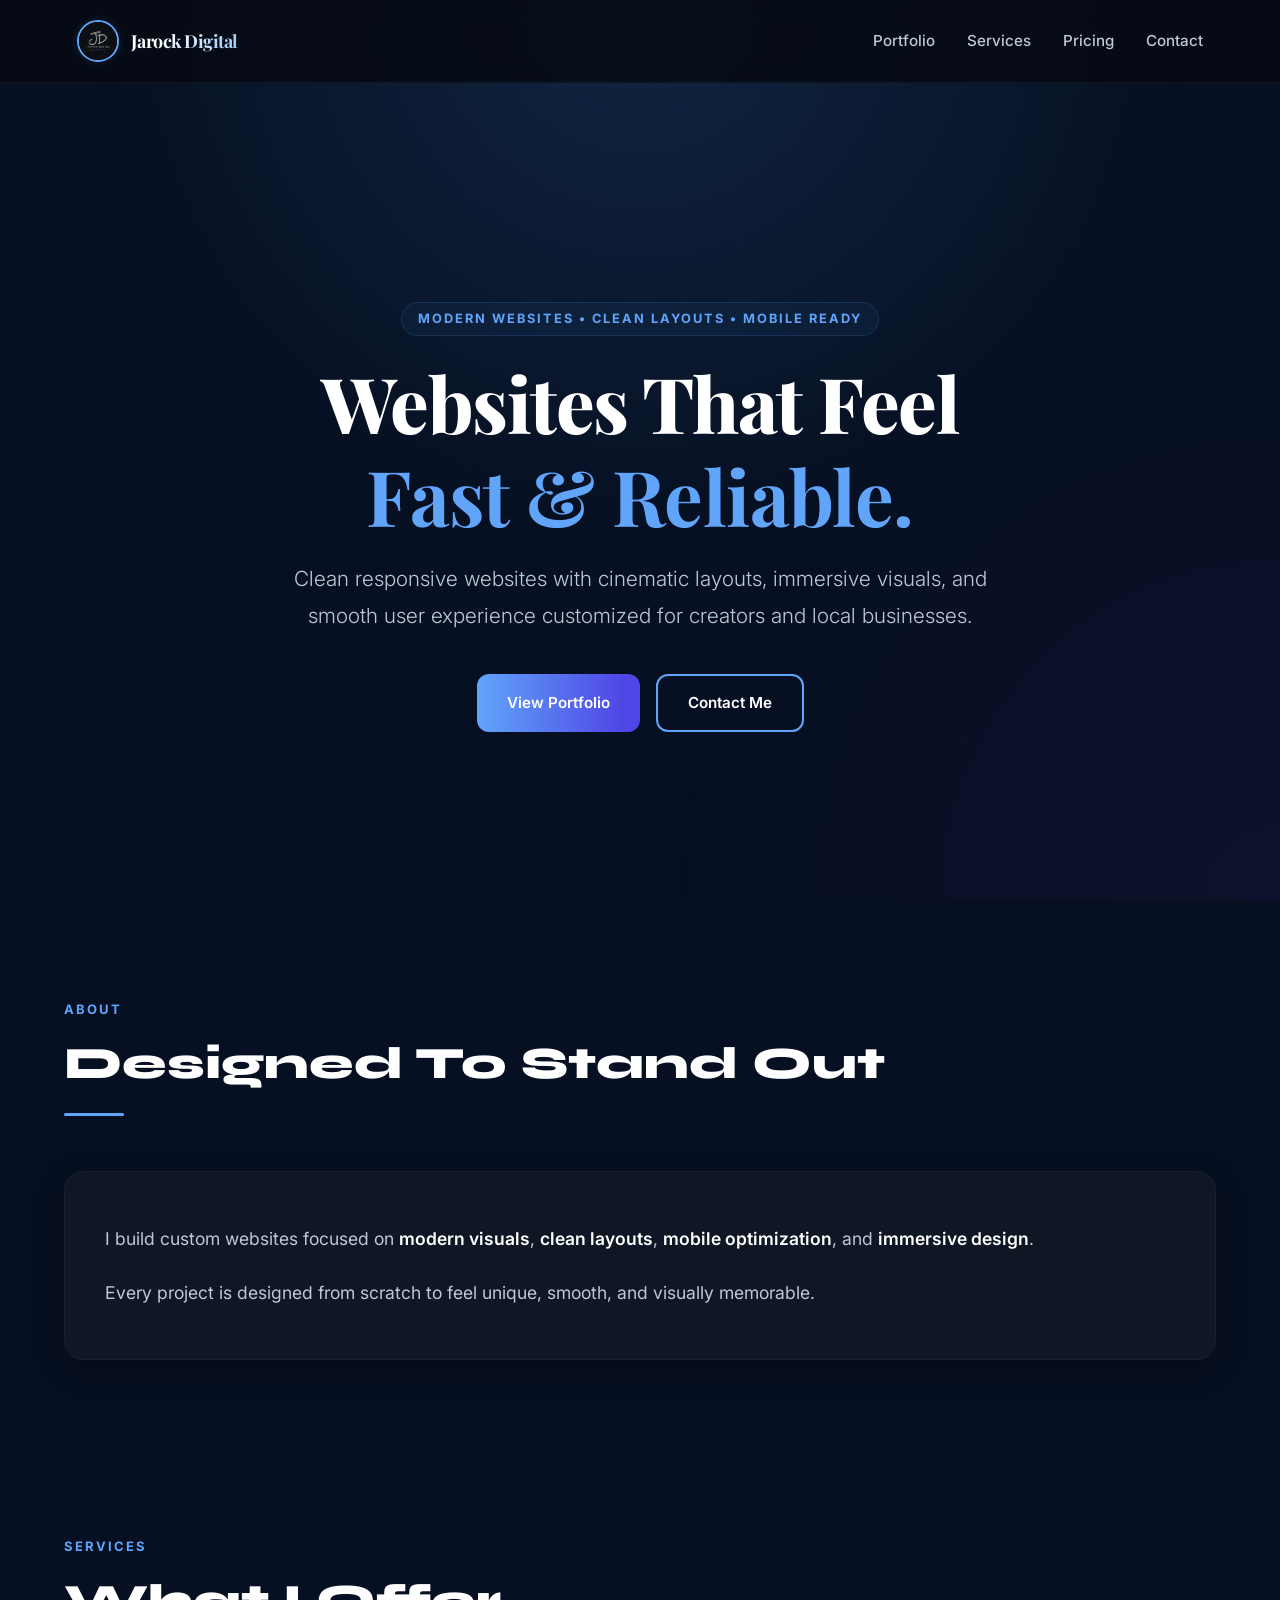
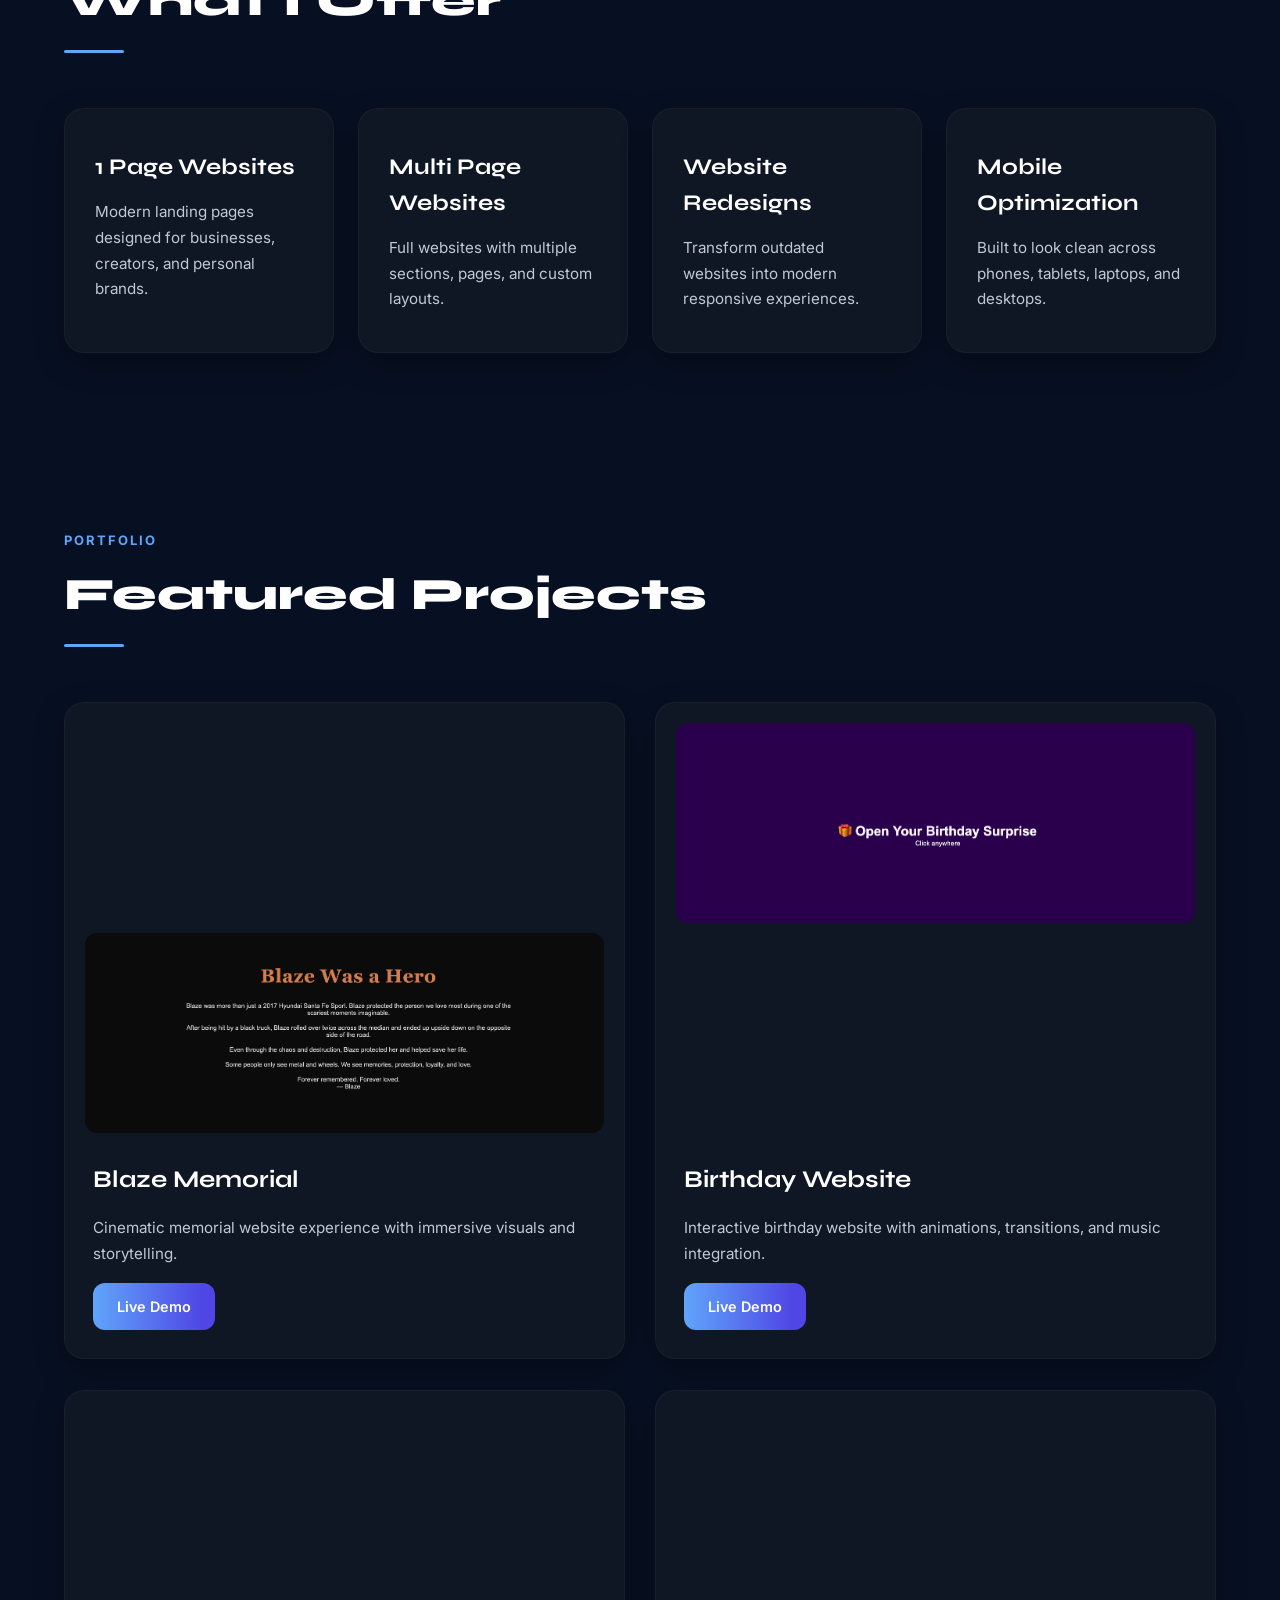
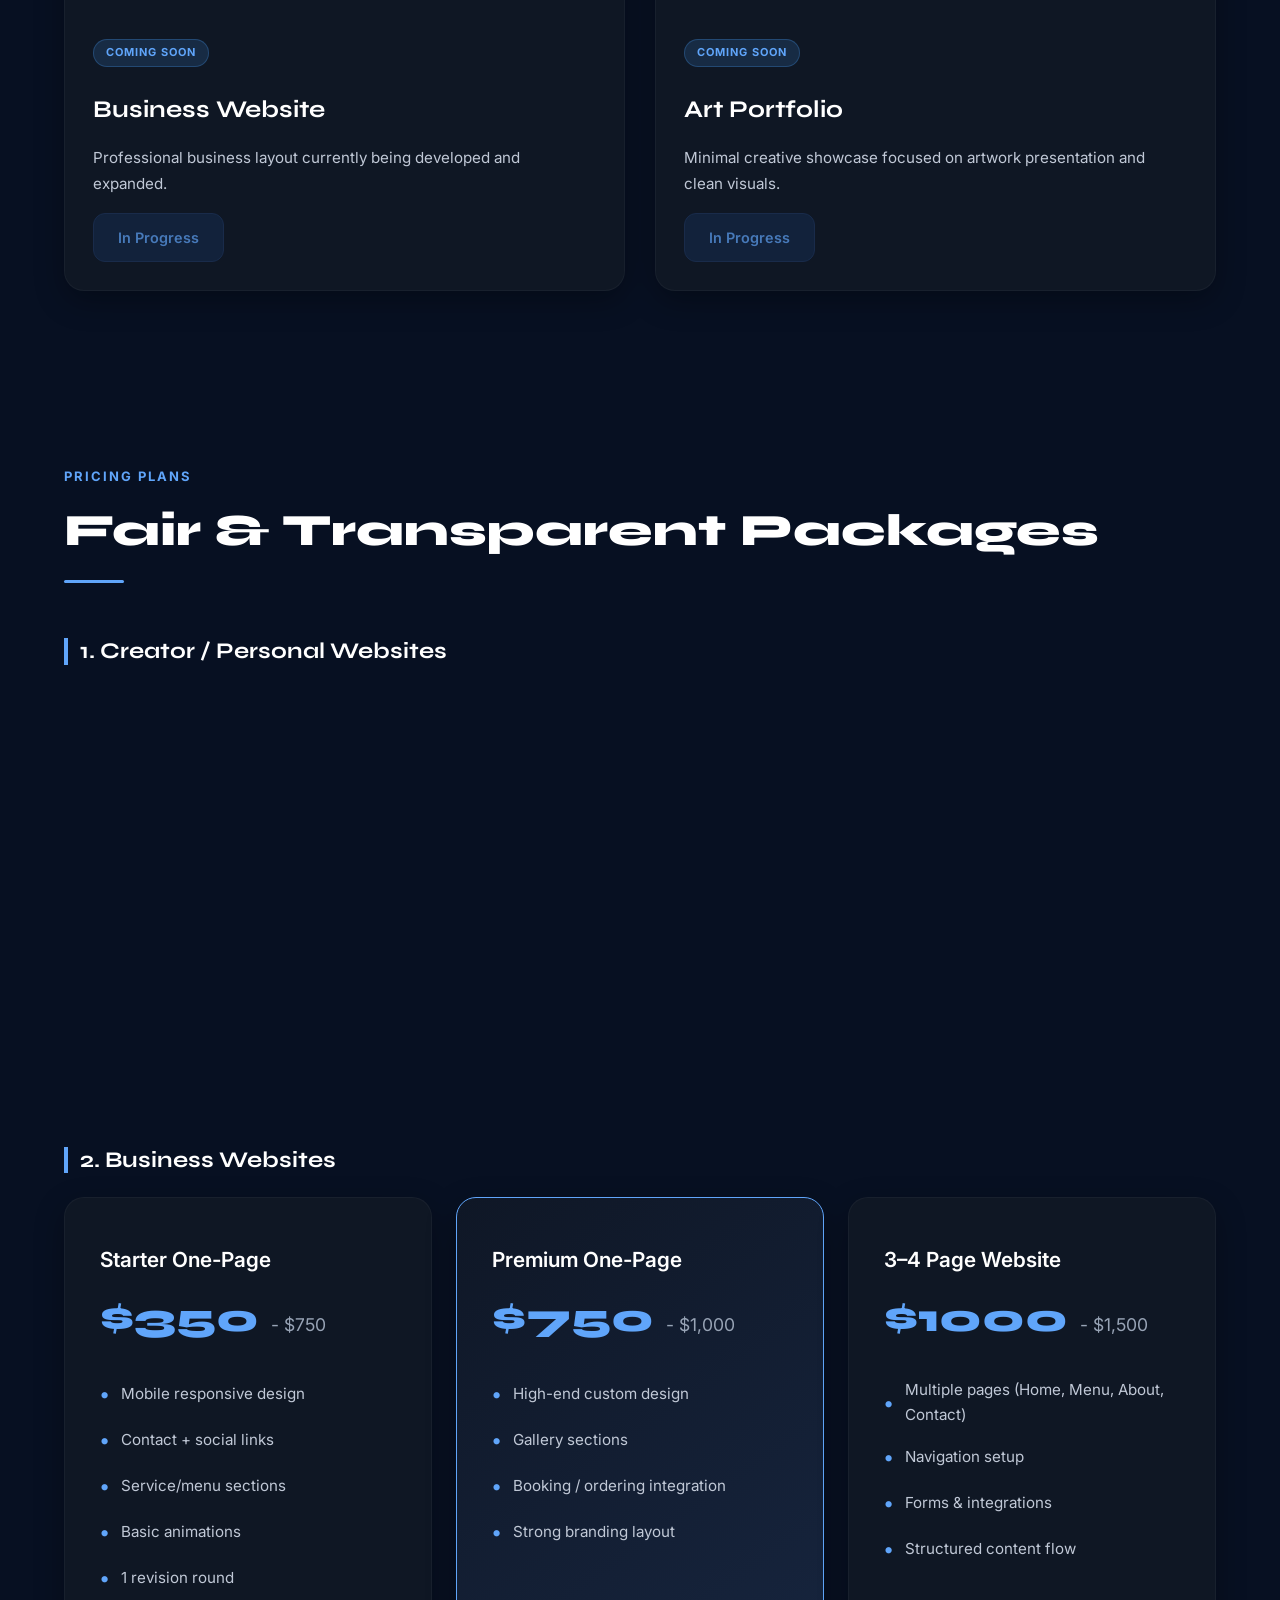
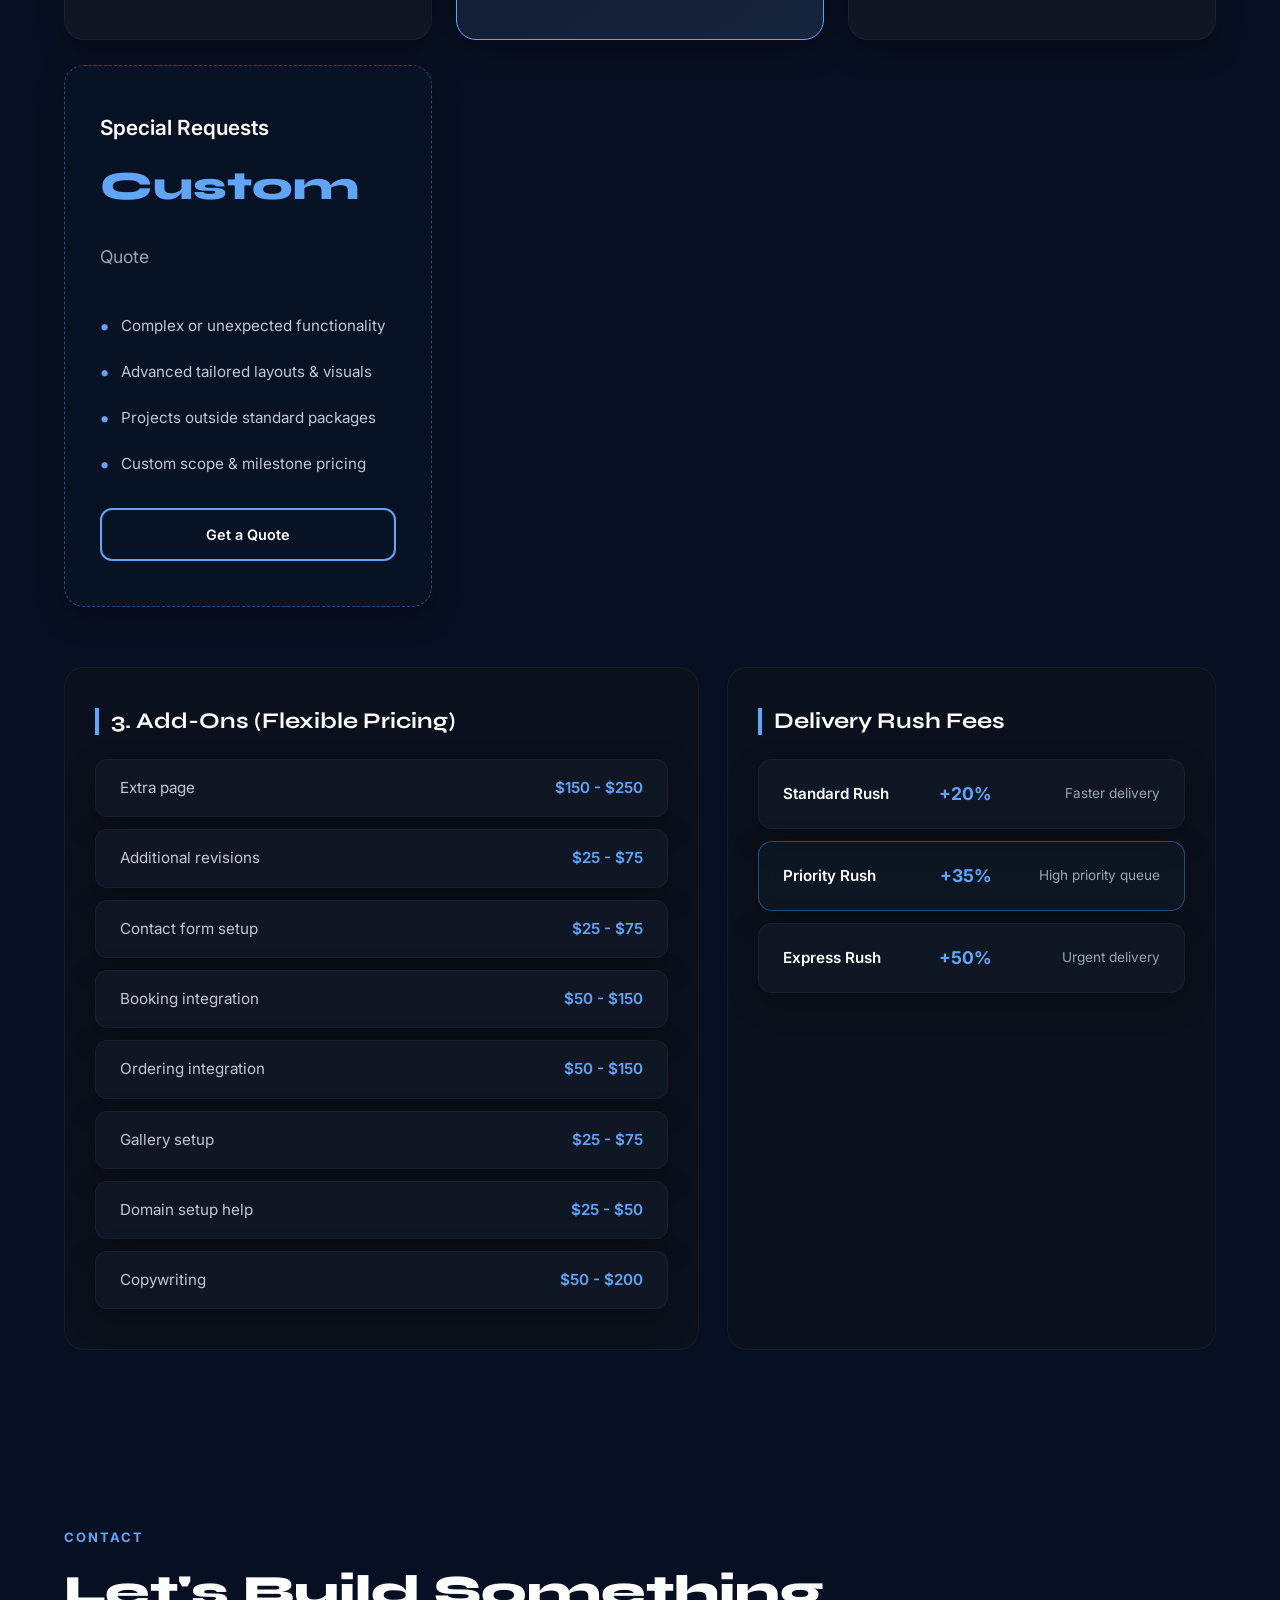
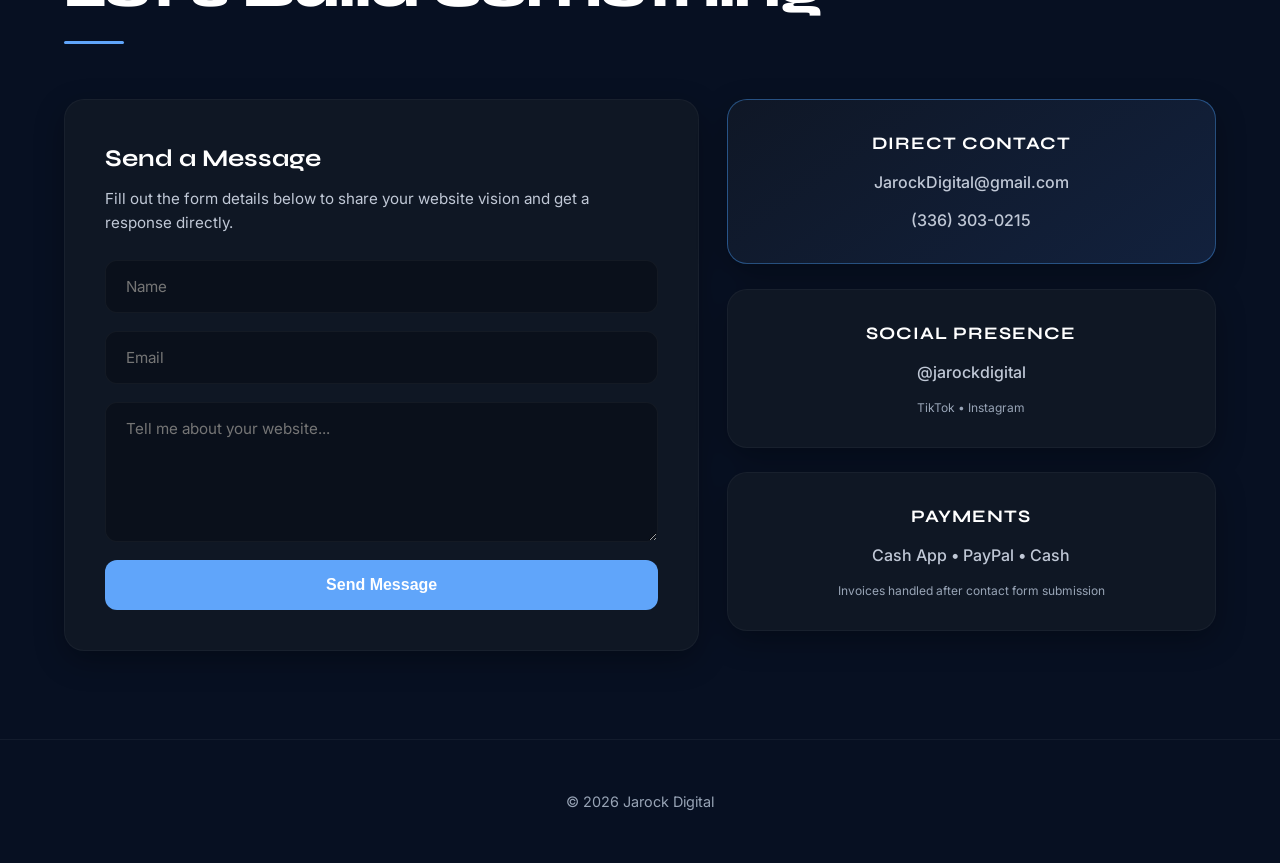
==== commit 5af3ab69: "redesign" ====
--- a/index.html
+++ b/index.html
@@ -3,342 +3,1510 @@
 <head>
   <meta charset="UTF-8">
   <meta name="viewport" content="width=device-width, initial-scale=1.0">
-  <title>Jarock Digital</title>
-
-  <link rel="stylesheet" href="style.css">
+  <title>Jarock Digital | Websites That Feel Modern & Different</title>
+  
+  <link rel="preconnect" href="https://fonts.googleapis.com">
+  <link rel="preconnect" href="https://fonts.gstatic.com" crossorigin>
+  <link href="https://fonts.googleapis.com/css2?family=Inter:wght@300;400;500;600;700&family=Syne:wght@700;800&display=swap" rel="stylesheet">
+  <link href="https://fonts.googleapis.com/css2?family=Playfair+Display:wght@600;700&display=swap" rel="stylesheet">
+  
+  <link rel="stylesheet" href="https://cdnjs.cloudflare.com/ajax/libs/font-awesome/6.4.0/css/all.min.css">
+
+  <style>
+    /* DESIGN TOKENS (modern premium) */
+    :root {
+      --bg: #071022; /* deep navy */
+      --bg-card: #0f1724;
+      --bg-card-hover: #111924;
+      --border-color: rgba(255,255,255,0.04);
+      --border-hover: rgba(96,165,250,0.3); /* blue */
+      --primary: #60a5fa; /* refined blue */
+      --primary-hover: #3b82f6;
+      --primary-glow: rgba(96,165,250,0.16);
+      --text: #eef2f7;
+      --text-muted: #c0c8d6;
+      --text-dim: #98a4b6;
+      --transition: all 0.28s cubic-bezier(0.16, 1, 0.3, 1);
+      --container-pad: 24px;
+    }
+
+    * {
+      box-sizing: border-box;
+      margin: 0;
+      padding: 0;
+    }
+
+    html {
+      scroll-behavior: smooth;
+    }
+
+    body {
+      font-family: 'Inter', sans-serif;
+      background: var(--bg);
+      color: var(--text);
+      overflow-x: hidden;
+      position: relative;
+      line-height: 1.6;
+    }
+
+    /* CYBER GLOW + GRAPH GRID BACKGROUND */
+    body::before {
+      content: "";
+      position: fixed;
+      inset: 0;
+      background:
+        radial-gradient(circle at 50% 0%, rgba(74, 163, 255, 0.15), transparent 50%),
+        radial-gradient(circle at 100% 100%, rgba(147, 51, 234, 0.05), transparent 40%),
+        radial-gradient(rgba(255, 255, 255, 0.02) 1px, transparent 1px);
+      background-size: 100% 100%, 100% 100%, 55px 55px;
+      z-index: -1;
+      pointer-events: none;
+    }
+
+    /* NAVIGATION */
+    .nav {
+      position: sticky;
+      top: 0;
+      z-index: 1000;
+      display: flex;
+      justify-content: space-between;
+      align-items: center;
+      padding: 20px 6%;
+      background: rgba(7, 10, 19, 0.85);
+      backdrop-filter: blur(12px);
+      -webkit-backdrop-filter: blur(12px);
+      border-bottom: 1px solid var(--border-color);
+      transition: var(--transition);
+    }
+
+    :focus-visible {
+      outline: 3px solid rgba(74,163,255,0.18);
+      outline-offset: 3px;
+    }
+
+    @media (prefers-reduced-motion: reduce) {
+      * {
+        transition: none !important;
+        animation: none !important;
+      }
+    }
+
+    .nav.scrolled {
+      padding: 14px 6%;
+      background: rgba(7, 10, 19, 0.95);
+      box-shadow: 0 10px 30px rgba(0, 0, 0, 0.3);
+      border-bottom-color: rgba(74, 163, 255, 0.1);
+    }
+
+    .logo-wrap {
+      display: flex;
+      align-items: center;
+      gap: 12px;
+      font-weight: 700;
+      text-decoration: none;
+      color: #fff;
+    }
+
+    .logo-wrap img {
+      width: 42px;
+      height: 42px;
+      object-fit: cover;
+      border-radius: 50%;
+      border: 2px solid var(--primary);
+      box-shadow: 0 0 10px var(--primary-glow);
+      transition: var(--transition);
+    }
+
+    .logo-wrap:hover img {
+      transform: scale(1.05);
+      box-shadow: 0 0 15px var(--primary);
+    }
+
+    .logo-text {
+  font-family: 'Playfair Display', serif;
+  font-size: 1.12rem;
+  letter-spacing: -0.5px;
+  font-weight: 700;
+  
+  /* Soft transition from pure white to a clean silver-blue */
+  background: linear-gradient(135deg, #ffffff 30%, #93c5fd 100%);
+  -webkit-background-clip: text;
+  background-clip: text;
+  -webkit-text-fill-color: transparent;
+  color: transparent;
+}
+
+
+    .nav-links {
+      display: flex;
+      gap: 32px;
+    }
+
+    .nav-links a {
+      color: var(--text-muted);
+      text-decoration: none;
+      font-size: 0.95rem;
+      font-weight: 500;
+      transition: var(--transition);
+      position: relative;
+    }
+
+    .nav-links a::after {
+      content: '';
+      position: absolute;
+      bottom: -4px;
+      left: 0;
+      width: 0;
+      height: 2px;
+      background: var(--primary);
+      transition: var(--transition);
+    }
+
+    .nav-links a:hover {
+      color: #fff;
+    }
+
+    .nav-links a:hover::after {
+      width: 100%;
+    }
+
+    /* Mobile Hamburger Menu */
+    .menu-toggle {
+      display: none;
+      flex-direction: column;
+      gap: 5px;
+      cursor: pointer;
+      z-index: 1001;
+      background: transparent;
+      border: none;
+    }
+
+    .menu-toggle span {
+      display: block;
+      width: 24px;
+      height: 2px;
+      background-color: var(--text);
+      border-radius: 2px;
+      transition: var(--transition);
+    }
+
+    /* HERO */
+    .hero {
+      min-height: 92vh;
+      display: flex;
+      justify-content: center;
+      align-items: center;
+      padding: 120px 24px 80px;
+      text-align: center;
+    }
+
+    .hero-content {
+      max-width: 900px;
+    }
+
+    .hero-top-text {
+      color: var(--primary);
+      letter-spacing: 2px;
+      font-size: 0.8rem;
+      font-weight: 700;
+      margin-bottom: 24px;
+      text-transform: uppercase;
+      background: rgba(74, 163, 255, 0.06);
+      padding: 6px 16px;
+      border-radius: 100px;
+      display: inline-block;
+      border: 1px solid rgba(74, 163, 255, 0.15);
+    }
+
+    .hero h1 {
+      font-family: 'Playfair Display', serif;
+      font-size: clamp(2.5rem, 6.2vw, 4.8rem);
+      font-weight: 800;
+      line-height: 1.1;
+      letter-spacing: -0.02em;
+      margin-bottom: 24px;
+      color: #ffffff;
+    }
+
+    .hero h1 span {
+      display: block;
+      margin-top: 8px;
+      background: linear-gradient(135deg, var(--primary), #60a5fa);
+      -webkit-background-clip: text;
+      -webkit-text-fill-color: transparent;
+      font-weight: 700;
+      letter-spacing: -0.6px;
+    }
+
+    .hero-description {
+      color: var(--text-muted);
+      font-size: clamp(1.05rem, 2vw, 1.3rem);
+      line-height: 1.75;
+      max-width: 720px;
+      margin: 0 auto 40px;
+      font-weight: 300;
+    }
+
+    /* BUTTONS */
+    .hero-buttons {
+      display: flex;
+      justify-content: center;
+      gap: 16px;
+      flex-wrap: wrap;
+    }
+
+    .btn {
+      display: inline-flex;
+      align-items: center;
+      gap: 8px;
+      padding: 15px 30px;
+      background: linear-gradient(90deg, var(--primary), #4f46e5 90%);
+      color: white;
+      text-decoration: none;
+      border-radius: 12px;
+      font-weight: 600;
+      font-size: 0.95rem;
+      transition: var(--transition);
+      border: none;
+      cursor: pointer;
+    }
+
+    .btn:hover {
+      transform: translateY(-4px);
+      background: var(--primary-hover);
+      box-shadow: 0 12px 30px rgba(74, 163, 255, 0.3);
+    }
+
+    .btn.outline {
+      background: transparent;
+      border: 2px solid var(--primary);
+      color: #fff;
+    }
+
+    .btn.outline:hover {
+      background: rgba(74, 163, 255, 0.08);
+    }
+
+    .disabled {
+      background: #142847;
+      border: 1px solid #1e355c;
+      color: #60a5fa;
+      opacity: 0.7;
+      cursor: not-allowed;
+      pointer-events: none;
+    }
+
+    /* SECTIONS */
+    .section {
+      max-width: 1200px;
+      margin: auto;
+      padding: 88px var(--container-pad);
+    }
+
+    .section-header {
+      margin-bottom: 55px;
+    }
+
+    .section-header span {
+      color: var(--primary);
+      font-size: 13px;
+      letter-spacing: 2px;
+      font-weight: 700;
+      display: block;
+      margin-bottom: 8px;
+    }
+
+    .section-header h2 {
+      font-family: 'Syne', sans-serif;
+      font-size: clamp(2rem, 4.5vw, 2.8rem);
+      font-weight: 800;
+      color: #fff;
+      position: relative;
+    }
+
+    .section-header h2::after {
+      content: "";
+      display: block;
+      width: 60px;
+      height: 3px;
+      background: var(--primary);
+      margin-top: 14px;
+      border-radius: 4px;
+    }
+
+    /* CARD STRUCTURES */
+    .about-box,
+    .service-card,
+    .portfolio-card,
+    .price-card,
+    .contact-form-container,
+    .contact-card,
+    .addon-item,
+    .rush-card {
+      box-shadow: 0 10px 30px rgba(0, 0, 0, 0.3);
+      background: var(--bg-card);
+      border: 1px solid var(--border-color);
+      border-radius: 20px;
+      backdrop-filter: blur(12px);
+      -webkit-backdrop-filter: blur(12px);
+      transition: var(--transition);
+    }
+
+    /* ABOUT */
+    .about-box {
+      padding: 50px 40px;
+      color: var(--text-muted);
+      font-size: 1.1rem;
+      line-height: 1.9;
+    }
+
+    .about-box p {
+      margin-bottom: 20px;
+    }
+
+    .about-box p:last-child {
+      margin-bottom: 0;
+    }
+
+    .about-box strong {
+      color: #fff;
+      font-weight: 600;
+    }
+
+    /* SERVICES */
+    .services-grid {
+      display: grid;
+      grid-template-columns: repeat(auto-fit, minmax(260px, 1fr));
+      gap: 24px;
+    }
+
+    .service-card {
+      padding: 40px 30px;
+    }
+
+    .service-card:hover {
+      transform: translateY(-6px);
+      border-color: var(--border-hover);
+      box-shadow: 0 20px 40px rgba(74, 163, 255, 0.1);
+      background: var(--bg-card-hover);
+    }
+
+    .service-card h3 {
+      font-family: 'Syne', sans-serif;
+      font-size: 1.4rem;
+      margin-bottom: 14px;
+      color: #fff;
+    }
+
+    .service-card p {
+      color: var(--text-muted);
+      font-size: 0.95rem;
+      line-height: 1.7;
+    }
+
+    /* PORTFOLIO */
+    .portfolio-grid {
+      display: grid;
+      grid-template-columns: repeat(2, 1fr);
+      gap: 30px;
+    }
+
+    .portfolio-card {
+      overflow: hidden;
+    }
+
+    .portfolio-card:hover {
+      transform: translateY(-8px);
+      border-color: var(--border-hover);
+      box-shadow: 0 25px 50px rgba(0, 0, 0, 0.45);
+    }
+
+    .stack-images {
+      display: flex;
+      flex-direction: column;
+      gap: 10px;
+      padding: 20px 20px 0;
+    }
+
+    /* Reveal animation helpers */
+    .reveal-init {
+      opacity: 0;
+      transform: translateY(18px);
+      will-change: transform, opacity;
+    }
+
+    .reveal-init.reveal {
+      opacity: 1;
+      transform: none;
+    }
+
+    /* Small accessible spinner used for form submit */
+    .spinner {
+      display: inline-block;
+      width: 16px;
+      height: 16px;
+      border-radius: 50%;
+      border: 2px solid rgba(255,255,255,0.18);
+      border-top-color: white;
+      animation: spin 0.8s linear infinite;
+      vertical-align: middle;
+    }
+
+    @keyframes spin { to { transform: rotate(360deg); } }
+
+    .portfolio-card img {
+      width: 100%;
+      height: 200px;
+      object-fit: cover;
+      border-radius: 12px;
+      transition: var(--transition);
+    }
+
+    .portfolio-card:hover img {
+      transform: scale(1.02);
+    }
+
+    .portfolio-info {
+      padding: 28px;
+      display: flex;
+      flex-direction: column;
+      gap: 16px;
+    }
+
+    .portfolio-info h3 {
+      font-family: 'Syne', sans-serif;
+      font-size: 1.5rem;
+      color: #fff;
+    }
+
+    .portfolio-info p {
+      color: var(--text-muted);
+      font-size: 0.95rem;
+      line-height: 1.7;
+    }
+
+    .portfolio-info .btn {
+      align-self: flex-start;
+      padding: 12px 24px;
+      font-size: 0.9rem;
+    }
+
+    .coming-badge {
+      display: inline-flex;
+      align-items: center;
+      background: rgba(74, 163, 255, 0.15);
+      color: var(--primary);
+      border: 1px solid rgba(74, 163, 255, 0.25);
+      font-size: 11px;
+      font-weight: 700;
+      text-transform: uppercase;
+      letter-spacing: 1px;
+      padding: 4px 12px;
+      border-radius: 100px;
+      margin-bottom: 8px;
+      align-self: flex-start;
+    }
+
+    /* PRICING */
+    .pricing-container {
+      display: flex;
+      flex-direction: column;
+      gap: 60px;
+    }
+
+    .pricing-category-block {
+      display: flex;
+      flex-direction: column;
+      gap: 24px;
+    }
+
+    .category-title {
+      font-family: 'Syne', sans-serif;
+      font-size: 1.4rem;
+      color: #ffffff;
+      margin: 0;
+      padding-left: 12px;
+      border-left: 4px solid var(--primary);
+      line-height: 1.2;
+    }
+
+    .pricing-grid {
+      display: grid;
+      gap: 24px;
+    }
+
+    .pricing-grid.row-layout {
+      grid-template-columns: repeat(2, 1fr);
+    }
+
+    .pricing-grid.three-col {
+      grid-template-columns: repeat(auto-fit, minmax(280px, 1fr));
+    }
+
+    /* PRICE CARDS */
+    .price-card {
+      padding: 45px 35px;
+      display: flex;
+      flex-direction: column;
+      gap: 28px;
+    }
+
+    .price-card:hover {
+      transform: translateY(-6px);
+      border-color: var(--border-hover);
+    }
+
+    .price-card.featured {
+      border-color: var(--primary);
+      background: linear-gradient(145deg, #0f1726, #16243d);
+    }
+
+    .custom-quote-card {
+      border: 1px dashed rgba(74, 163, 255, 0.4);
+      background: rgba(11, 26, 43, 0.3);
+    }
+
+    .card-header h4 {
+      margin: 0 0 10px 0;
+      font-size: 1.3rem;
+      color: #ffffff;
+      font-weight: 600;
+    }
+
+    .card-header .price {
+      font-family: 'Syne', sans-serif;
+      font-size: 2.5rem;
+      font-weight: 800;
+      color: var(--primary);
+    }
+
+    .card-header .price span {
+      font-size: 1.1rem;
+      color: var(--text-dim);
+      font-weight: 400;
+      font-family: 'Inter', sans-serif;
+    }
+
+    .style-quote-btn {
+      margin-top: auto;
+      text-align: center;
+      font-size: 0.9rem;
+      padding: 13px 20px;
+      justify-content: center;
+    }
+
+    /* FEATURES LISTS */
+    .features-list {
+      list-style: none;
+      padding: 0;
+      margin: 0;
+      display: flex;
+      flex-direction: column;
+      gap: 14px;
+    }
+
+    .features-list li {
+      color: var(--text-muted);
+      font-size: 0.95rem;
+      display: flex;
+      align-items: center;
+      gap: 12px;
+    }
+
+    .features-list li::before {
+      content: "•";
+      color: var(--primary);
+      font-weight: bold;
+      font-size: 20px;
+    }
+
+    /* ADDONS & RUSH */
+    .addons-rush-wrapper {
+      display: grid;
+      grid-template-columns: 1.3fr 1fr;
+      gap: 28px;
+    }
+
+    .sub-pricing-block {
+      background: #0b111c;
+      border: 1px solid var(--border-color);
+      border-radius: 20px;
+      padding: 40px 30px;
+      display: flex;
+      flex-direction: column;
+      gap: 24px;
+    }
+
+    .addons-grid {
+      display: flex;
+      flex-direction: column;
+      gap: 12px;
+    }
+
+    .addon-item {
+      padding: 16px 24px;
+      border-radius: 12px;
+      display: flex;
+      justify-content: space-between;
+      align-items: center;
+      font-size: 0.95rem;
+    }
+
+    .addon-item span {
+      color: var(--text-muted);
+    }
+
+    .addon-item strong {
+      color: var(--primary);
+      font-weight: 600;
+    }
+
+    .rush-grid {
+      display: flex;
+      flex-direction: column;
+      gap: 12px;
+    }
+
+    .rush-card {
+      padding: 20px 24px;
+      border-radius: 14px;
+      display: grid;
+      grid-template-columns: 1.2fr auto 1.3fr;
+      align-items: center;
+      gap: 15px;
+    }
+
+    .rush-card h5 {
+      margin: 0;
+      font-size: 0.95rem;
+      color: #ffffff;
+      font-weight: 600;
+    }
+
+    .rush-pct {
+      color: var(--primary);
+      font-weight: 700;
+      font-size: 1.1rem;
+    }
+
+    .rush-card p {
+      margin: 0;
+      color: var(--text-dim);
+      font-size: 0.85rem;
+      text-align: right;
+    }
+
+    .rush-card.primary-rush {
+      border-color: rgba(74, 163, 255, 0.4);
+      background: rgba(74, 163, 255, 0.04);
+    }
+
+    /* CONTACT LAYOUT */
+    .contact-layout {
+      display: grid;
+      grid-template-columns: 1.3fr 1fr;
+      gap: 28px;
+      position: relative;
+    }
+
+    .contact-form-container {
+      padding: 40px;
+      display: flex;
+      flex-direction: column;
+      gap: 25px;
+    }
+
+    .contact-form-intro h3 {
+      font-family: 'Syne', sans-serif;
+      font-size: 1.5rem;
+      color: #fff;
+      margin-bottom: 8px;
+    }
+
+    .contact-form-intro p {
+      color: var(--text-muted);
+      font-size: 0.95rem;
+    }
+
+    .contact-form {
+      display: flex;
+      flex-direction: column;
+      gap: 18px;
+    }
+
+    .contact-form input,
+    .contact-form textarea {
+      width: 100%;
+      background: rgba(7, 10, 19, 0.5);
+      border: 1px solid var(--border-color);
+      border-radius: 12px;
+      padding: 16px 20px;
+      color: #fff;
+      font-family: 'Inter', sans-serif;
+      font-size: 0.95rem;
+      transition: var(--transition);
+      outline: none;
+    }
+
+    .contact-form input:focus,
+    .contact-form textarea:focus {
+      border-color: var(--primary);
+      box-shadow: 0 0 12px var(--primary-glow);
+      background: rgba(15, 23, 38, 0.8);
+    }
+
+    .contact-form textarea {
+      min-height: 140px;
+      resize: vertical;
+    }
+
+    .contact-form button[type="submit"] {
+      display: inline-flex;
+      align-items: center;
+      justify-content: center;
+      padding: 16px 30px;
+      background: var(--primary);
+      color: white;
+      border: none;
+      border-radius: 12px;
+      font-weight: 600;
+      font-size: 1rem;
+      cursor: pointer;
+      transition: var(--transition);
+    }
+
+    .contact-form button[type="submit"]:hover {
+      transform: translateY(-2px);
+      background: var(--primary-hover);
+      box-shadow: 0 10px 25px rgba(74, 163, 255, 0.25);
+    }
+
+    /* Contact Side Cards */
+    .contact-side {
+      display: flex;
+      flex-direction: column;
+      gap: 24px;
+    }
+
+    .contact-card {
+      padding: 30px;
+      text-align: center;
+      display: flex;
+      flex-direction: column;
+      gap: 12px;
+    }
+
+    .contact-card.highlight {
+      border-color: rgba(74, 163, 255, 0.4);
+      background: linear-gradient(145deg, #0f1726, #12213d);
+    }
+
+    .contact-card h3 {
+      font-family: 'Syne', sans-serif;
+      font-size: 1.1rem;
+      color: #ffffff;
+      letter-spacing: 1px;
+      text-transform: uppercase;
+    }
+
+    .contact-card p {
+      color: var(--text-muted);
+      font-size: 1rem;
+      font-weight: 500;
+    }
+
+    .contact-card span {
+      font-size: 12px;
+      color: var(--text-dim);
+    }
+
+    /* FOOTER */
+    footer {
+      text-align: center;
+      padding: 50px 24px;
+      color: var(--text-dim);
+      font-size: 0.9rem;
+      border-top: 1px solid rgba(255, 255, 255, 0.05);
+    }
+
+    /* MOBILE DEVICES ADAPTIVE LAYOUTS */
+    @media (max-width: 900px) {
+      .nav {
+        padding: 16px 24px;
+      }
+
+      .menu-toggle {
+        display: flex;
+      }
+
+      .nav-links {
+        position: fixed;
+        top: 75px;
+        left: 0;
+        width: 100%;
+        background: rgba(7, 10, 19, 0.98);
+        border-bottom: 1px solid var(--border-color);
+        flex-direction: column;
+        align-items: center;
+        padding: 40px 0;
+        gap: 24px;
+        transform: translateY(-120%);
+        opacity: 0;
+        transition: var(--transition);
+        pointer-events: none;
+        backdrop-filter: blur(20px);
+      }
+
+      .nav-links.active {
+        transform: translateY(0);
+        opacity: 1;
+        pointer-events: auto;
+      }
+
+      .portfolio-grid {
+        grid-template-columns: 1fr;
+        gap: 24px;
+      }
+
+      .pricing-grid.row-layout {
+        grid-template-columns: 1fr;
+      }
+
+      .addons-rush-wrapper {
+        grid-template-columns: 1fr;
+      }
+
+      .contact-layout {
+        grid-template-columns: 1fr;
+      }
+
+      .rush-card {
+        grid-template-columns: 1.2fr auto 1fr;
+      }
+    }
+
+    @media (max-width: 600px) {
+      .hero {
+        padding-top: 90px;
+      }
+
+      .rush-card {
+        grid-template-columns: 1fr;
+        text-align: center;
+        gap: 8px;
+      }
+
+      .rush-card p {
+        text-align: center;
+      }
+    }
+
+    /* Progress bar */
+    #progress-bar {
+      position: fixed;
+      top: 0;
+      left: 0;
+      height: 4px;
+      width: 0;
+      background: linear-gradient(90deg, var(--primary), #4f46e5);
+      z-index: 1200;
+      transition: width 0.15s linear;
+    }
+
+    /* Lightbox modal */
+    .lightbox-modal {
+      position: fixed;
+      inset: 0;
+      display: none;
+      align-items: center;
+      justify-content: center;
+      background: rgba(2,6,23,0.8);
+      z-index: 1500;
+      padding: 24px;
+    }
+
+    .lightbox-modal.open { display: flex; }
+
+    .lightbox-inner {
+      max-width: 1100px;
+      width: 100%;
+      border-radius: 12px;
+      overflow: hidden;
+      box-shadow: 0 20px 60px rgba(2,6,23,0.8);
+      background: linear-gradient(180deg, rgba(10,14,22,0.95), rgba(6,10,18,0.95));
+      animation: pop 240ms ease;
+    }
+
+    @keyframes pop { from { transform: translateY(8px) scale(0.985); opacity: 0 } to { transform: none; opacity: 1 } }
+
+    .lightbox-inner img { width: 100%; height: auto; display:block; }
+
+    .lightbox-caption { padding: 12px 16px; color: var(--text-muted); font-size: 0.95rem; }
+
+    .lightbox-close { position: absolute; top: 18px; right: 18px; background: transparent; border: none; color: var(--text); font-size: 20px; cursor: pointer; }
+
+    /* Button ripple */
+    .btn { position: relative; overflow: hidden; }
+    .ripple { position: absolute; border-radius: 50%; transform: scale(0); background: rgba(255,255,255,0.18); animation: ripple 600ms linear; pointer-events: none; }
+    @keyframes ripple { to { transform: scale(4); opacity: 0 } }
+
+    /* Counter style small tweak */
+    .price[data-target] { transition: color 220ms; }
+  </style>
 </head>
-
 <body>
 
-<!-- NAVBAR -->
-<nav class="nav">
-
-  <div class="logo-wrap">
-    <img src="images/logo.png" alt="">
-    <span>Jarock Digital</span>
-  </div>
-
-  <div class="nav-links">
-    <a href="#portfolio">Portfolio</a>
-    <a href="#services">Services</a>
-    <a href="#pricing">Pricing</a>
-    <a href="#contact">Contact</a>
-  </div>
-
-</nav>
-
-<!-- HERO -->
-<header class="hero">
-
-  <div class="hero-overlay"></div>
-
-  <div class="hero-content">
-
-    <p class="hero-top-text">
-      Modern Websites • Cinematic Design • Mobile Ready
-    </p>
-
-    <h1>
-      Websites That Feel
-      <span>Modern & Different</span>
-    </h1>
-
-    <p class="hero-description">
-      Clean responsive websites with cinematic layouts,
-      immersive visuals, and smooth user experience.
-    </p>
-
-    <div class="hero-buttons">
-      <a href="#portfolio" class="btn">
-        View Portfolio
-      </a>
-
-      <a href="#contact" class="btn outline">
-        Contact Me
-      </a>
+  <div id="progress-bar" aria-hidden="true"></div>
+
+  <nav class="nav" id="main-nav">
+    <a href="#" class="logo-wrap" aria-label="Home">
+      <img src="images/logo.png" alt="Jarock Digital Logo" loading="lazy" decoding="async" onerror="this.src='https://images.unsplash.com/photo-1618005182384-a83a8bd57fbe?auto=format&fit=crop&w=80&q=80'">
+      <span class="logo-text">Jarock Digital</span>
+    </a>
+    
+    <button class="menu-toggle" id="mobile-toggle" aria-expanded="false" aria-controls="nav-menu" aria-label="Toggle navigation">
+      <span></span>
+      <span></span>
+      <span></span>
+    </button>
+
+    <div class="nav-links" id="nav-menu" role="navigation" aria-label="Primary Navigation">
+      <a href="#portfolio">Portfolio</a>
+      <a href="#services">Services</a>
+      <a href="#pricing">Pricing</a>
+      <a href="#contact">Contact</a>
     </div>
-
-  </div>
-
-</header>
-
-<!-- ABOUT -->
-<section class="section">
-
-  <div class="section-header">
-    <span>ABOUT</span>
-    <h2>Designed To Stand Out</h2>
-  </div>
-
-  <div class="about-box">
-
-    <p>
-      I build custom websites focused on modern visuals,
-      clean layouts, mobile optimization, and immersive design.
-    </p>
-
-    <p>
-      Every project is designed from scratch to feel unique,
-      smooth, and visually memorable.
-    </p>
-
-  </div>
-
-</section>
-
-<!-- SERVICES -->
-<section class="section" id="services">
-
-  <div class="section-header">
-    <span>SERVICES</span>
-    <h2>What I Offer</h2>
-  </div>
-
-  <div class="services-grid">
-
-    <div class="service-card">
-      <h3>1 Page Websites</h3>
-
+  </nav>
+
+  <header class="hero">
+    <div class="hero-content">
+      <p class="hero-top-text">
+        Modern Websites • Clean Layouts • Mobile Ready
+      </p>
+      <h1>
+        Websites That Feel
+        <span id="hero-typed" data-phrases="Modern & Different.|Fast & Reliable.|Mobile First.|Conversion Focused.">Modern & Different.</span>
+      </h1>
+      <p class="hero-description">
+        Clean responsive websites with cinematic layouts, immersive visuals, and smooth user experience customized for creators and local businesses.
+      </p>
+      <div class="hero-buttons">
+        <a href="#portfolio" class="btn">View Portfolio</a>
+        <a href="#contact" class="btn outline">Contact Me</a>
+      </div>
+    </div>
+  </header>
+
+  <section class="section" id="about">
+    <div class="section-header">
+      <span>ABOUT</span>
+      <h2>Designed To Stand Out</h2>
+    </div>
+    <div class="about-box">
       <p>
-        Modern landing pages designed for businesses,
-        creators, and personal brands.
+        I build custom websites focused on <strong>modern visuals</strong>, <strong>clean layouts</strong>, <strong>mobile optimization</strong>, and <strong>immersive design</strong>.
+      </p>
+      <p>
+        Every project is designed from scratch to feel unique, smooth, and visually memorable.
       </p>
     </div>
-
-    <div class="service-card">
-      <h3>Multi Page Websites</h3>
-
-      <p>
-        Full websites with multiple sections,
-        pages, and custom layouts.
-      </p>
+  </section>
+
+  <section class="section" id="services">
+    <div class="section-header">
+      <span>SERVICES</span>
+      <h2>What I Offer</h2>
     </div>
-
-    <div class="service-card">
-      <h3>Website Redesigns</h3>
-
-      <p>
-        Transform outdated websites into modern
-        responsive experiences.
-      </p>
+    <div class="services-grid">
+      <div class="service-card">
+        <h3>1 Page Websites</h3>
+        <p>Modern landing pages designed for businesses, creators, and personal brands.</p>
+      </div>
+      <div class="service-card">
+        <h3>Multi Page Websites</h3>
+        <p>Full websites with multiple sections, pages, and custom layouts.</p>
+      </div>
+      <div class="service-card">
+        <h3>Website Redesigns</h3>
+        <p>Transform outdated websites into modern responsive experiences.</p>
+      </div>
+      <div class="service-card">
+        <h3>Mobile Optimization</h3>
+        <p>Built to look clean across phones, tablets, laptops, and desktops.</p>
+      </div>
     </div>
-
-    <div class="service-card">
-      <h3>Mobile Optimization</h3>
-
-      <p>
-        Built to look clean across phones,
-        tablets, laptops, and desktops.
-      </p>
+  </section>
+
+  <section class="section" id="portfolio">
+    <div class="section-header">
+      <span>PORTFOLIO</span>
+      <h2>Featured Projects</h2>
     </div>
-
+    <div class="portfolio-grid">
+      <div class="portfolio-card">
+        <div class="stack-images">
+          <img class="lightbox" src="images/car.jpg" alt="Blaze" loading="lazy" decoding="async" onerror="this.src='https://images.unsplash.com/photo-1617788138017-80ad40651399?auto=format&fit=crop&w=400&q=80'">
+          <img class="lightbox" src="images/car2.jpg" alt="Blaze" loading="lazy" decoding="async" onerror="this.src='https://images.unsplash.com/photo-1563720223185-11003d516935?auto=format&fit=crop&w=400&q=80'">
+        </div>
+        <div class="portfolio-info">
+          <h3>Blaze Memorial</h3>
+          <p>Cinematic memorial website experience with immersive visuals and storytelling.</p>
+          <a href="https://blaze-memorial.netlify.app/" target="_blank" class="btn">Live Demo</a>
+        </div>
+      </div>
+
+      <div class="portfolio-card">
+        <div class="stack-images">
+          <img class="lightbox" src="images/birthday.jpg" alt="Birthday Page" loading="lazy" decoding="async" onerror="this.src='https://images.unsplash.com/photo-1530103862676-de8c9debad1d?auto=format&fit=crop&w=400&q=80'">
+          <img class="lightbox" src="images/birthday2.jpg" alt="Birthday Detail" loading="lazy" decoding="async" onerror="this.src='https://images.unsplash.com/photo-1464366400600-7168b8af9bc3?auto=format&fit=crop&w=400&q=80'">
+        </div>
+        <div class="portfolio-info">
+          <h3>Birthday Website</h3>
+          <p>Interactive birthday website with animations, transitions, and music integration.</p>
+          <a href="https://happybdaydemo.netlify.app/" target="_blank" class="btn">Live Demo</a>
+        </div>
+      </div>
+
+      <div class="portfolio-card coming-soon">
+        <div class="stack-images">
+          <img class="lightbox" src="images/business.jpg" alt="Business Concept" loading="lazy" decoding="async" onerror="this.src='https://images.unsplash.com/photo-1460925895917-afdab827c52f?auto=format&fit=crop&w=400&q=80'">
+        </div>
+        <div class="portfolio-info">
+          <div class="coming-badge">Coming Soon</div>
+          <h3>Business Website</h3>
+          <p>Professional business layout currently being developed and expanded.</p>
+          <a href="#" class="btn disabled">In Progress</a>
+        </div>
+      </div>
+
+      <div class="portfolio-card coming-soon">
+        <div class="stack-images">
+          <img class="lightbox" src="images/art.jpg" alt="Art Showcase" loading="lazy" decoding="async" onerror="this.src='https://images.unsplash.com/photo-1513364776144-60967b0f800f?auto=format&fit=crop&w=400&q=80'">
+        </div>
+        <div class="portfolio-info">
+          <div class="coming-badge">Coming Soon</div>
+          <h3>Art Portfolio</h3>
+          <p>Minimal creative showcase focused on artwork presentation and clean visuals.</p>
+          <a href="#" class="btn disabled">In Progress</a>
+        </div>
+      </div>
+    </div>
+  </section>
+
+  <section class="section" id="pricing">
+    <div class="section-header">
+      <span>PRICING PLANS</span>
+      <h2>Fair & Transparent Packages</h2>
+    </div>
+
+    <div class="pricing-container">
+      
+      <div class="pricing-category-block">
+        <h3 class="category-title">1. Creator / Personal Websites</h3>
+        <div class="pricing-grid row-layout">
+          
+          <div class="price-card">
+            <div class="card-header">
+              <h4>Creator Bio Page</h4>
+              <div class="price" data-target="75">$75<span>+</span></div>
+            </div>
+            <ul class="features-list">
+              <li>Social links</li>
+              <li>Mobile responsive</li>
+              <li>Custom styling</li>
+              <li>1 revision round</li>
+            </ul>
+          </div>
+
+          <div class="price-card featured">
+            <div class="card-header">
+              <h4>Enhanced Creator Page</h4>
+              <div class="price" data-target="100">$100 <span>- $150</span></div>
+            </div>
+            <ul class="features-list">
+              <li>More sections</li>
+              <li>Animations</li>
+              <li>Media embeds</li>
+              <li>More customization</li>
+            </ul>
+          </div>
+          
+        </div>
+      </div>
+
+      <div class="pricing-category-block">
+        <h3 class="category-title">2. Business Websites</h3>
+        <div class="pricing-grid three-col">
+          
+          <div class="price-card">
+            <div class="card-header">
+              <h4>Starter One-Page</h4>
+              <div class="price" data-target="350">$350 <span>- $750</span></div>
+            </div>
+            <ul class="features-list">
+              <li>Mobile responsive design</li>
+              <li>Contact + social links</li>
+              <li>Service/menu sections</li>
+              <li>Basic animations</li>
+              <li>1 revision round</li>
+            </ul>
+          </div>
+
+          <div class="price-card featured">
+            <div class="card-header">
+              <h4>Premium One-Page</h4>
+              <div class="price" data-target="750">$750 <span>- $1,000</span></div>
+            </div>
+            <ul class="features-list">
+              <li>High-end custom design</li>
+              <li>Gallery sections</li>
+              <li>Booking / ordering integration</li>
+              <li>Strong branding layout</li>
+            </ul>
+          </div>
+
+          <div class="price-card">
+            <div class="card-header">
+              <h4>3–4 Page Website</h4>
+              <div class="price" data-target="1000">$1,000 <span>- $1,500</span></div>
+            </div>
+            <ul class="features-list">
+              <li>Multiple pages (Home, Menu, About, Contact)</li>
+              <li>Navigation setup</li>
+              <li>Forms & integrations</li>
+              <li>Structured content flow</li>
+            </ul>
+          </div>
+
+          <div class="price-card custom-quote-card">
+            <div class="card-header">
+              <h4>Special Requests</h4>
+              <div class="price">Custom<span> Quote</span></div>
+            </div>
+            <ul class="features-list">
+              <li>Complex or unexpected functionality</li>
+              <li>Advanced tailored layouts & visuals</li>
+              <li>Projects outside standard packages</li>
+              <li>Custom scope & milestone pricing</li>
+            </ul>
+            <a href="#contact" class="btn outline style-quote-btn">Get a Quote</a>
+          </div>
+
+        </div>
+      </div>
+
+      <div class="addons-rush-wrapper">
+        
+        <div class="sub-pricing-block">
+          <h3 class="category-title">3. Add-Ons (Flexible Pricing)</h3>
+          <div class="addons-grid">
+            <div class="addon-item"><span>Extra page</span> <strong>$150 - $250</strong></div>
+            <div class="addon-item"><span>Additional revisions</span> <strong>$25 - $75</strong></div>
+            <div class="addon-item"><span>Contact form setup</span> <strong>$25 - $75</strong></div>
+            <div class="addon-item"><span>Booking integration</span> <strong>$50 - $150</strong></div>
+            <div class="addon-item"><span>Ordering integration</span> <strong>$50 - $150</strong></div>
+            <div class="addon-item"><span>Gallery setup</span> <strong>$25 - $75</strong></div>
+            <div class="addon-item"><span>Domain setup help</span> <strong>$25 - $50</strong></div>
+            <div class="addon-item"><span>Copywriting</span> <strong>$50 - $200</strong></div>
+          </div>
+        </div>
+
+        <div class="sub-pricing-block">
+          <h3 class="category-title">Delivery Rush Fees</h3>
+          <div class="rush-grid">
+            <div class="rush-card">
+              <h5>Standard Rush</h5>
+              <div class="rush-pct">+20%</div>
+              <p>Faster delivery</p>
+            </div>
+            <div class="rush-card primary-rush">
+              <h5>Priority Rush</h5>
+              <div class="rush-pct">+35%</div>
+              <p>High priority queue</p>
+            </div>
+            <div class="rush-card">
+              <h5>Express Rush</h5>
+              <div class="rush-pct">+50%</div>
+              <p>Urgent delivery</p>
+            </div>
+          </div>
+        </div>
+
+      </div>
+
+    </div>
+  </section>
+
+  <section class="section" id="contact">
+    <div class="section-header">
+      <span>CONTACT</span>
+      <h2>Let's Build Something</h2>
+    </div>
+    <div class="contact-layout">
+      
+      <div class="contact-form-container">
+        <div class="contact-form-intro">
+          <h3>Send a Message</h3>
+          <p>Fill out the form details below to share your website vision and get a response directly.</p>
+        </div>
+
+        <form class="contact-form" name="contact" method="POST" data-netlify="true">
+          <input type="hidden" name="form-name" value="contact">
+          <input type="hidden" name="redirect" value="/success.html">
+
+          <input type="text" name="name" placeholder="Name" required>
+          <input type="email" name="email" placeholder="Email" required>
+          <textarea name="message" placeholder="Tell me about your website..." required></textarea>
+
+          <button type="submit">Send Message</button>
+        </form>
+      </div>
+
+      <div class="contact-side">
+        <div class="contact-card highlight">
+          <h3>Direct Contact</h3>
+          <p>JarockDigital@gmail.com</p>
+          <p>(336) 303-0215</p>
+        </div>
+        <div class="contact-card">
+          <h3>Social Presence</h3>
+          <p>@jarockdigital</p>
+          <span>TikTok • Instagram</span>
+        </div>
+        <div class="contact-card">
+          <h3>Payments</h3>
+          <p>Cash App • PayPal • Cash</p>
+          <span>Invoices handled after contact form submission</span>
+        </div>
+      </div>
+    </div>
+  </section>
+
+  <footer>
+    © 2026 Jarock Digital
+  </footer>
+
+  <div class="lightbox-modal" id="lightbox">
+    <button class="lightbox-close" id="lightbox-close" aria-label="Close">✕</button>
+    <div class="lightbox-inner" role="dialog" aria-modal="true">
+      <img src="" alt="" id="lightbox-img">
+      <div class="lightbox-caption" id="lightbox-caption"></div>
+    </div>
   </div>
 
-</section>
-
-<!-- PORTFOLIO -->
-<section class="section" id="portfolio">
-
-  <div class="section-header">
-    <span>PORTFOLIO</span>
-    <h2>Featured Projects</h2>
-  </div>
-
-  <div class="portfolio-grid">
-
-    <!-- BLAZE -->
-    <div class="portfolio-card">
-
-      <div class="stack-images">
-        <img src="images/car.jpg" alt="">
-        <img src="images/car2.jpg" alt="">
-      </div>
-
-      <div class="portfolio-info">
-
-        <h3>Blaze Memorial</h3>
-
-        <p>
-          Cinematic memorial website experience
-          with immersive visuals and storytelling.
-        </p>
-
-        <a href="https://blaze-memorial.netlify.app/"
-           target="_blank"
-           class="btn">
-          Live Demo
-        </a>
-
-      </div>
-
-    </div>
-
-    <!-- BIRTHDAY -->
-    <div class="portfolio-card">
-
-      <div class="stack-images">
-        <img src="images/birthday.jpg" alt="">
-        <img src="images/birthday2.jpg" alt="">
-      </div>
-
-      <div class="portfolio-info">
-
-        <h3>Birthday Website</h3>
-
-        <p>
-          Interactive birthday website with animations,
-          transitions, and music integration.
-        </p>
-
-        <a href="https://happybdaydemo.netlify.app/"
-           target="_blank"
-           class="btn">
-          Live Demo
-        </a>
-
-      </div>
-
-    </div>
-
-    <!-- BUSINESS -->
-    <div class="portfolio-card coming-soon">
-
-      <img src="images/business.jpg" alt="">
-
-      <div class="portfolio-info">
-
-        <div class="coming-badge">
-          Coming Soon
-        </div>
-
-        <h3>Business Website</h3>
-
-        <p>
-          Professional business layout currently
-          being developed and expanded.
-        </p>
-
-        <a href="#" class="btn disabled">
-          In Progress
-        </a>
-
-      </div>
-
-    </div>
-
-    <!-- ART -->
-    <div class="portfolio-card coming-soon">
-
-      <img src="images/art.jpg" alt="">
-
-      <div class="portfolio-info">
-
-        <div class="coming-badge">
-          Coming Soon
-        </div>
-
-        <h3>Art Portfolio</h3>
-
-        <p>
-          Minimal creative showcase focused on
-          artwork presentation and clean visuals.
-        </p>
-
-        <a href="#" class="btn disabled">
-          In Progress
-        </a>
-
-      </div>
-
-    </div>
-
-  </div>
-
-</section>
-
-<!-- PRICING -->
-<section class="section" id="pricing">
-
-  <div class="section-header">
-    <span>PRICING</span>
-    <h2>Starter Pricing</h2>
-  </div>
-
-  <div class="pricing-grid">
-
-    <div class="price-card">
-      <h3>$50</h3>
-      <p>1 Page Website</p>
-    </div>
-
-    <div class="price-card featured">
-      <h3>$100</h3>
-      <p>2-3 Pages</p>
-    </div>
-
-    <div class="price-card">
-      <h3>$150</h3>
-      <p>4-5 Pages</p>
-    </div>
-
-  </div>
-
-</section>
-
-<!-- CONTACT -->
-<section class="section" id="contact">
-
-  <div class="section-header">
-    <span>CONTACT</span>
-    <h2>Let's Build Something</h2>
-  </div>
-
-  <div class="contact-layout">
-
-<form class="contact-form" name="contact" method="POST" data-netlify="true">
-
-  <input type="hidden" name="form-name" value="contact">
-  <input type="hidden" name="redirect" value="/success.html">
-
-  <input type="text" name="name" placeholder="Name" required>
-
-  <input type="email" name="email" placeholder="Email" required>
-
-  <textarea name="message" placeholder="Tell me about your website..." required></textarea>
-
-  <button type="submit">Send Message</button>
-
-</form>
-    <div class="contact-side">
-
-      <div class="contact-card highlight">
-        <h3>Direct Contact</h3>
-        <p>JarockDigital@gmail.com</p>
-        <p>(336) 303-0215</p>
-      </div>
-
-      <div class="contact-card">
-        <h3>Social Presence</h3>
-        <p>@jarockdigital</p>
-        <span>TikTok • Instagram</span>
-      </div>
-
-      <div class="contact-card">
-        <h3>Payments</h3>
-        <p>Cash App • PayPal • Cash</p>
-        <span>Invoices handled after contact form submission</span>
-      </div>
-
-    </div>
-
-  </div>
-
-</section>
-
-<!-- FOOTER -->
-<footer>
-  © 2026 Jarock Digital
-</footer>
-
+  <script>
+    // Sticky Nav Blurring on Scroll
+    const mainNav = document.getElementById('main-nav');
+    window.addEventListener('scroll', () => {
+      if (window.scrollY > 40) {
+        mainNav.classList.add('scrolled');
+      } else {
+        mainNav.classList.remove('scrolled');
+      }
+    }, { passive: true });
+
+    // Mobile Hamburger Slideover Menu Logic
+    const mobileToggle = document.getElementById('mobile-toggle');
+    const navMenu = document.getElementById('nav-menu');
+
+    function openMenu() {
+      navMenu.classList.add('active');
+      mobileToggle.classList.add('open');
+      mobileToggle.setAttribute('aria-expanded', 'true');
+      document.body.style.overflow = 'hidden';
+    }
+
+    function closeMenu() {
+      navMenu.classList.remove('active');
+      mobileToggle.classList.remove('open');
+      mobileToggle.setAttribute('aria-expanded', 'false');
+      document.body.style.overflow = '';
+      mobileToggle.querySelectorAll('span').forEach(s => {
+        s.style.transform = 'none';
+        s.style.opacity = '1';
+      });
+    }
+
+    mobileToggle.addEventListener('click', (e) => {
+      if (navMenu.classList.contains('active')) closeMenu();
+      else openMenu();
+    });
+
+    navMenu.querySelectorAll('a').forEach(link => {
+      link.addEventListener('click', () => {
+        closeMenu();
+      });
+    });
+
+    document.addEventListener('keydown', (e) => {
+      if (e.key === 'Escape' && navMenu.classList.contains('active')) {
+        closeMenu();
+        mobileToggle.focus();
+      }
+    });
+
+    document.addEventListener('click', (e) => {
+      if (!navMenu.contains(e.target) && !mobileToggle.contains(e.target) && navMenu.classList.contains('active')) {
+        closeMenu();
+      }
+    });
+
+    // Add subtle reveal animations using IntersectionObserver
+    const revealTargets = document.querySelectorAll('.section, .service-card, .portfolio-card, .price-card, .contact-card');
+    revealTargets.forEach(el => el.classList.add('reveal-init'));
+
+    if ('IntersectionObserver' in window) {
+      const ro = new IntersectionObserver((entries, obs) => {
+        entries.forEach(entry => {
+          if (entry.isIntersecting) {
+            entry.target.classList.add('reveal');
+            obs.unobserve(entry.target);
+          }
+        });
+      }, { threshold: 0.12 });
+
+      revealTargets.forEach(t => ro.observe(t));
+    } else {
+      revealTargets.forEach(t => t.classList.add('reveal'));
+    }
+
+    // Contact form submit loading layout state
+    const contactForm = document.querySelector('.contact-form');
+    if (contactForm) {
+      const submitBtn = contactForm.querySelector('button[type="submit"]');
+      contactForm.addEventListener('submit', (e) => {
+        if (submitBtn) {
+          submitBtn.disabled = true;
+          submitBtn.dataset.orig = submitBtn.innerHTML;
+          submitBtn.innerHTML = '<span class="spinner" aria-hidden="true"></span> Sending...';
+        }
+      });
+    }
+
+    // Typewriter cycling for hero
+    (function heroTypewriter(){
+      const el = document.getElementById('hero-typed');
+      if(!el) return;
+      const phrases = (el.dataset.phrases || '').split('|').map(s=>s.trim()).filter(Boolean);
+      let idx = 0, ch = 0, deleting = false;
+      const speed = 40, pause = 1500;
+
+      function tick(){
+        const current = phrases[idx % phrases.length] || el.textContent;
+        if(!deleting) {
+          el.textContent = current.slice(0, ch+1);
+          ch++;
+          if(ch >= current.length){ deleting = true; setTimeout(tick, pause); return; }
+        } else {
+          el.textContent = current.slice(0, ch-1);
+          ch--;
+          if(ch <= 0){ deleting = false; idx++; }
+        }
+        setTimeout(tick, deleting ? speed/1.4 : speed);
+      }
+      tick();
+    })();
+
+    // Scroll progress bar indicator
+    (function progressBar(){
+      const bar = document.getElementById('progress-bar');
+      if(!bar) return;
+      window.addEventListener('scroll', () => {
+        const doc = document.documentElement;
+        const scrolled = (window.scrollY) / (doc.scrollHeight - doc.clientHeight);
+        bar.style.width = Math.min(1, Math.max(0, scrolled)) * 100 + '%';
+      }, { passive: true });
+    })();
+
+    // Parallax background movement base tracking
+    (function parallaxBG(){
+      const prefersReduced = window.matchMedia('(prefers-reduced-motion: reduce)').matches;
+      if(prefersReduced) return;
+      window.addEventListener('pointermove', (e)=>{
+        const x = (e.clientX / window.innerWidth) * 100;
+        const y = (e.clientY / window.innerHeight) * 100;
+        document.documentElement.style.setProperty('--bg-pos-x', x + '%');
+        document.documentElement.style.setProperty('--bg-pos-y', y + '%');
+      }, { passive: true });
+    })();
+
+    // Lightbox for showcase photos
+    (function lightbox(){
+      const modal = document.getElementById('lightbox');
+      const img = document.getElementById('lightbox-img');
+      const caption = document.getElementById('lightbox-caption');
+      const closeBtn = document.getElementById('lightbox-close');
+      const imgs = document.querySelectorAll('img.lightbox');
+      if(!modal||!img) return;
+
+      imgs.forEach(i=>{
+        i.style.cursor = 'zoom-in';
+        i.addEventListener('click', ()=>{
+          img.src = i.src;
+          img.alt = i.alt || '';
+          const card = i.closest('.portfolio-card');
+          const title = card ? (card.querySelector('.portfolio-info h3')?.textContent || '') : '';
+          caption.textContent = title;
+          modal.classList.add('open');
+          document.body.style.overflow = 'hidden';
+          closeBtn.focus();
+        });
+      });
+
+      function close(){ modal.classList.remove('open'); document.body.style.overflow = ''; }
+      closeBtn.addEventListener('click', close);
+      modal.addEventListener('click', (e)=>{ if(e.target === modal) close(); });
+      document.addEventListener('keydown', (e)=>{ if(e.key === 'Escape') close(); });
+    })();
+
+    // Button dynamic ripple effect setup
+    (function ripple(){
+      document.addEventListener('click', function(e){
+        const btn = e.target.closest('.btn');
+        if(!btn) return;
+        const rect = btn.getBoundingClientRect();
+        const ripple = document.createElement('span');
+        ripple.className = 'ripple';
+        const size = Math.max(rect.width, rect.height) * 1.2;
+        ripple.style.width = ripple.style.height = size + 'px';
+        ripple.style.left = (e.clientX - rect.left - size/2) + 'px';
+        ripple.style.top = (e.clientY - rect.top - size/2) + 'px';
+        btn.appendChild(ripple);
+        ripple.addEventListener('animationend', ()=> ripple.remove());
+      });
+    })();
+
+    // Animated counters dashboard initialization
+    (function counters(){
+      const els = document.querySelectorAll('.price[data-target]');
+      if(!els.length) return;
+      const io = ('IntersectionObserver' in window) ? new IntersectionObserver((entries, obs)=>{
+        entries.forEach(entry=>{
+          if(entry.isIntersecting){
+            animate(entry.target);
+            obs.unobserve(entry.target);
+          }
+        });
+      }, { threshold: 0.4 }) : null;
+
+      els.forEach(el=> (io ? io.observe(el) : animate(el)) );
+
+      function animate(el){
+        const target = Number(el.dataset.target || 0);
+        if(!target) return;
+        const start = 0; const duration = 900;
+        let startTime = null;
+        function step(ts){
+          if(!startTime) startTime = ts;
+          const progress = Math.min(1, (ts - startTime) / duration);
+          const value = Math.floor(progress * (target - start) + start);
+          const rest = el.querySelector('span');
+          el.childNodes[0].nodeValue = '$' + value + (rest ? ' ' : '');
+          if(progress < 1) requestAnimationFrame(step);
+        }
+        requestAnimationFrame(step);
+      }
+    })();
+  </script>
 </body>
-</html>+</html>
